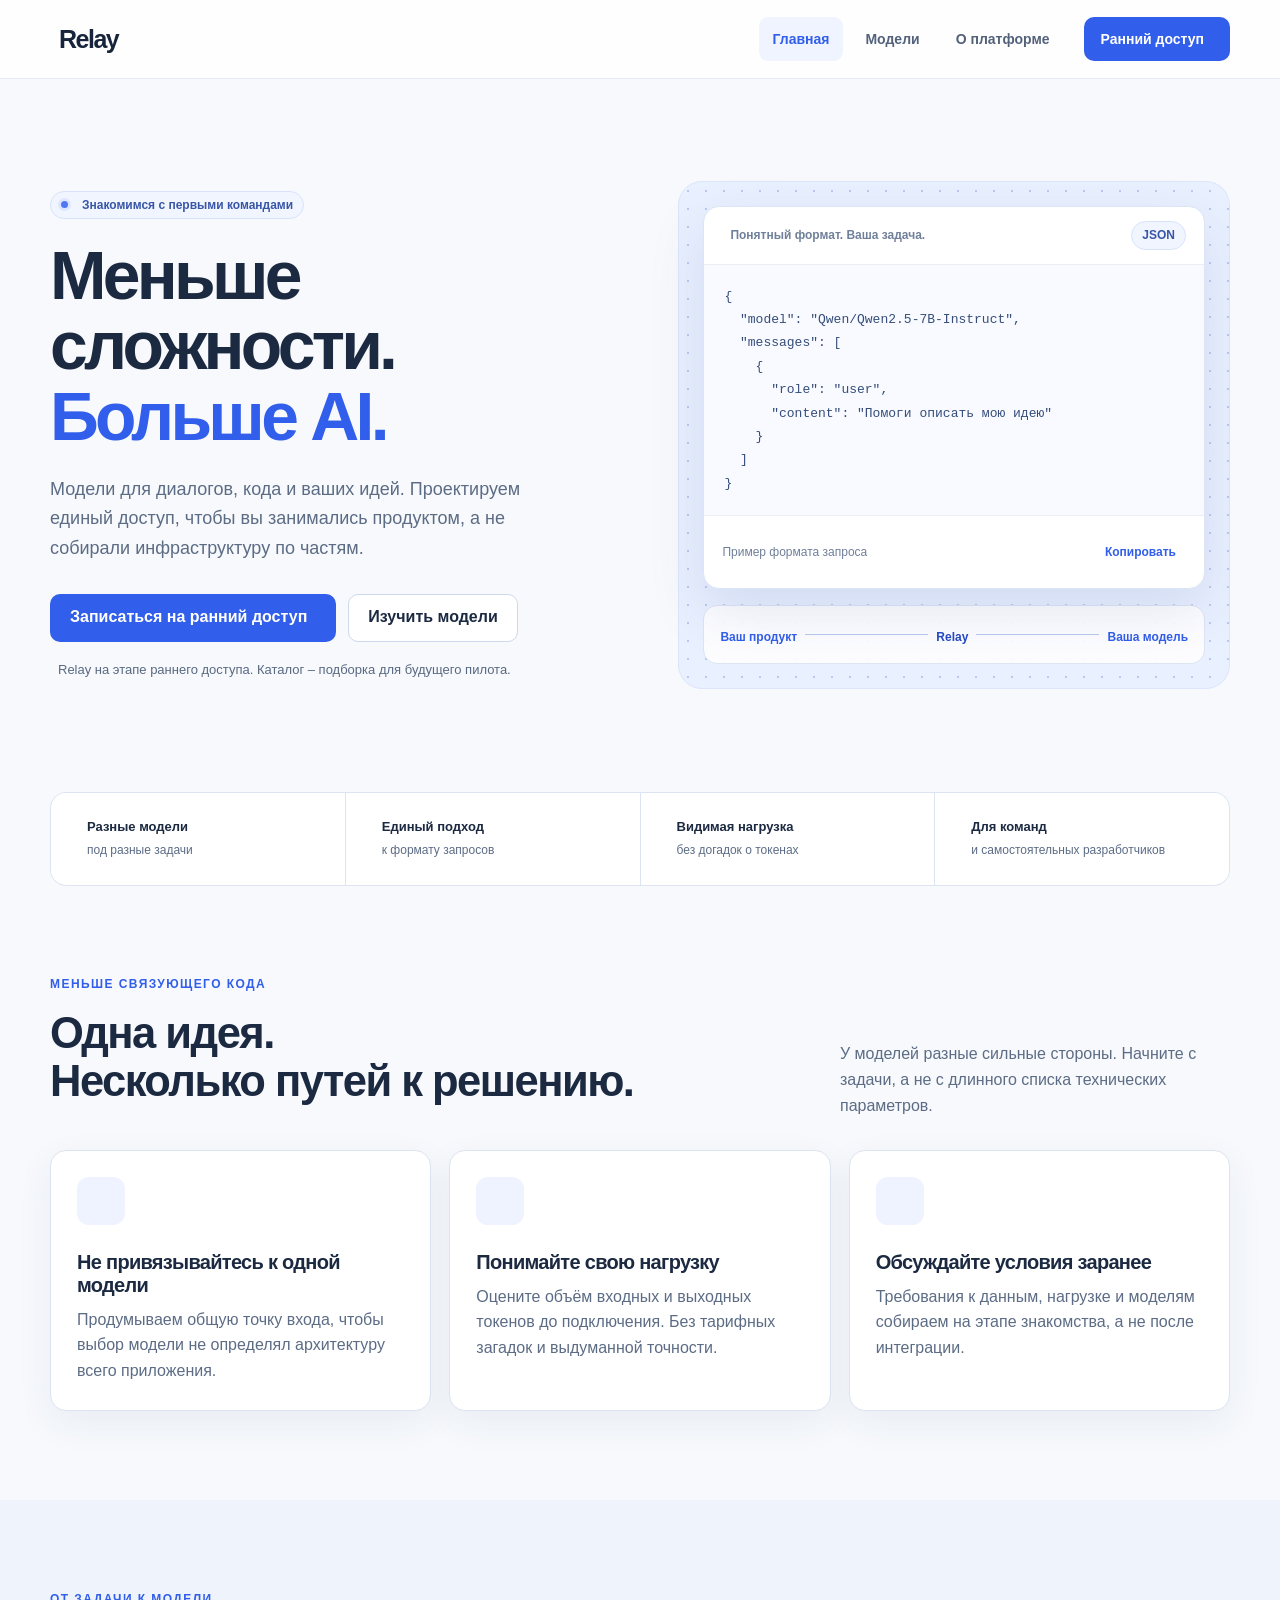
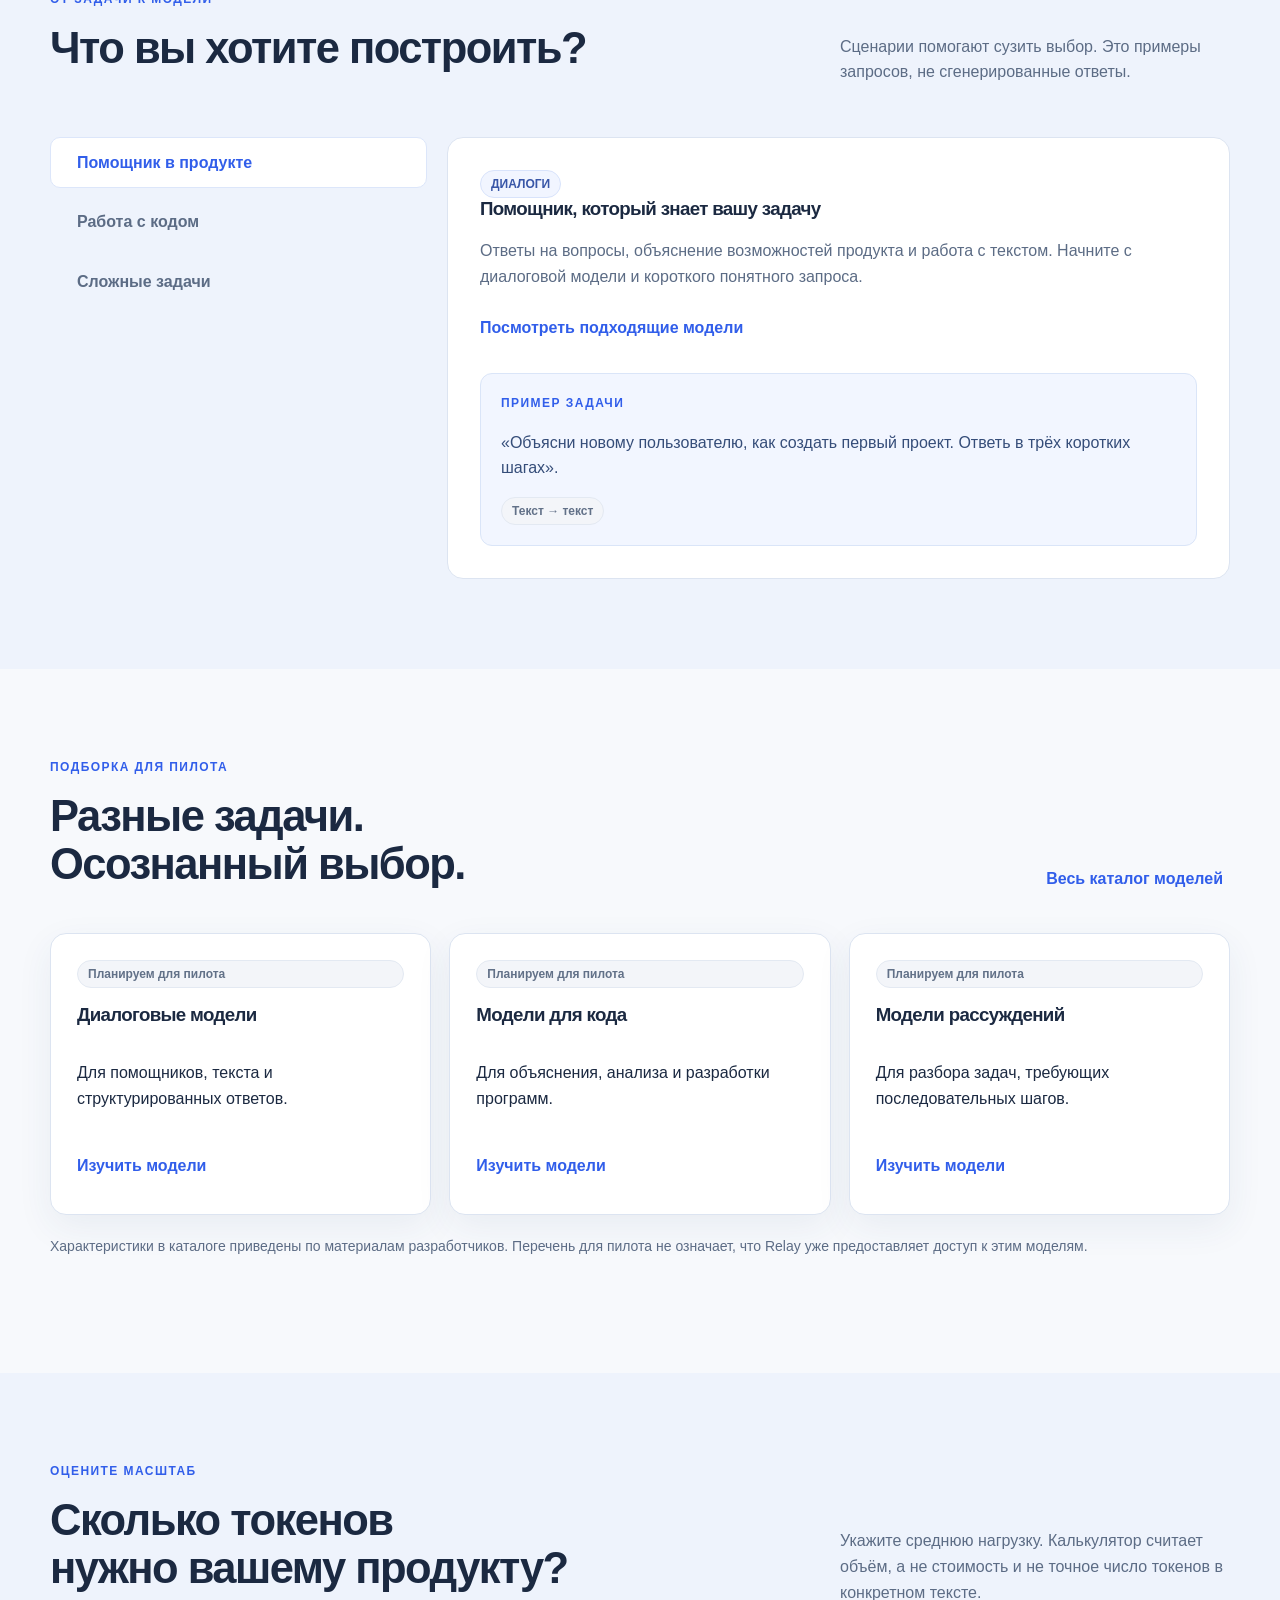
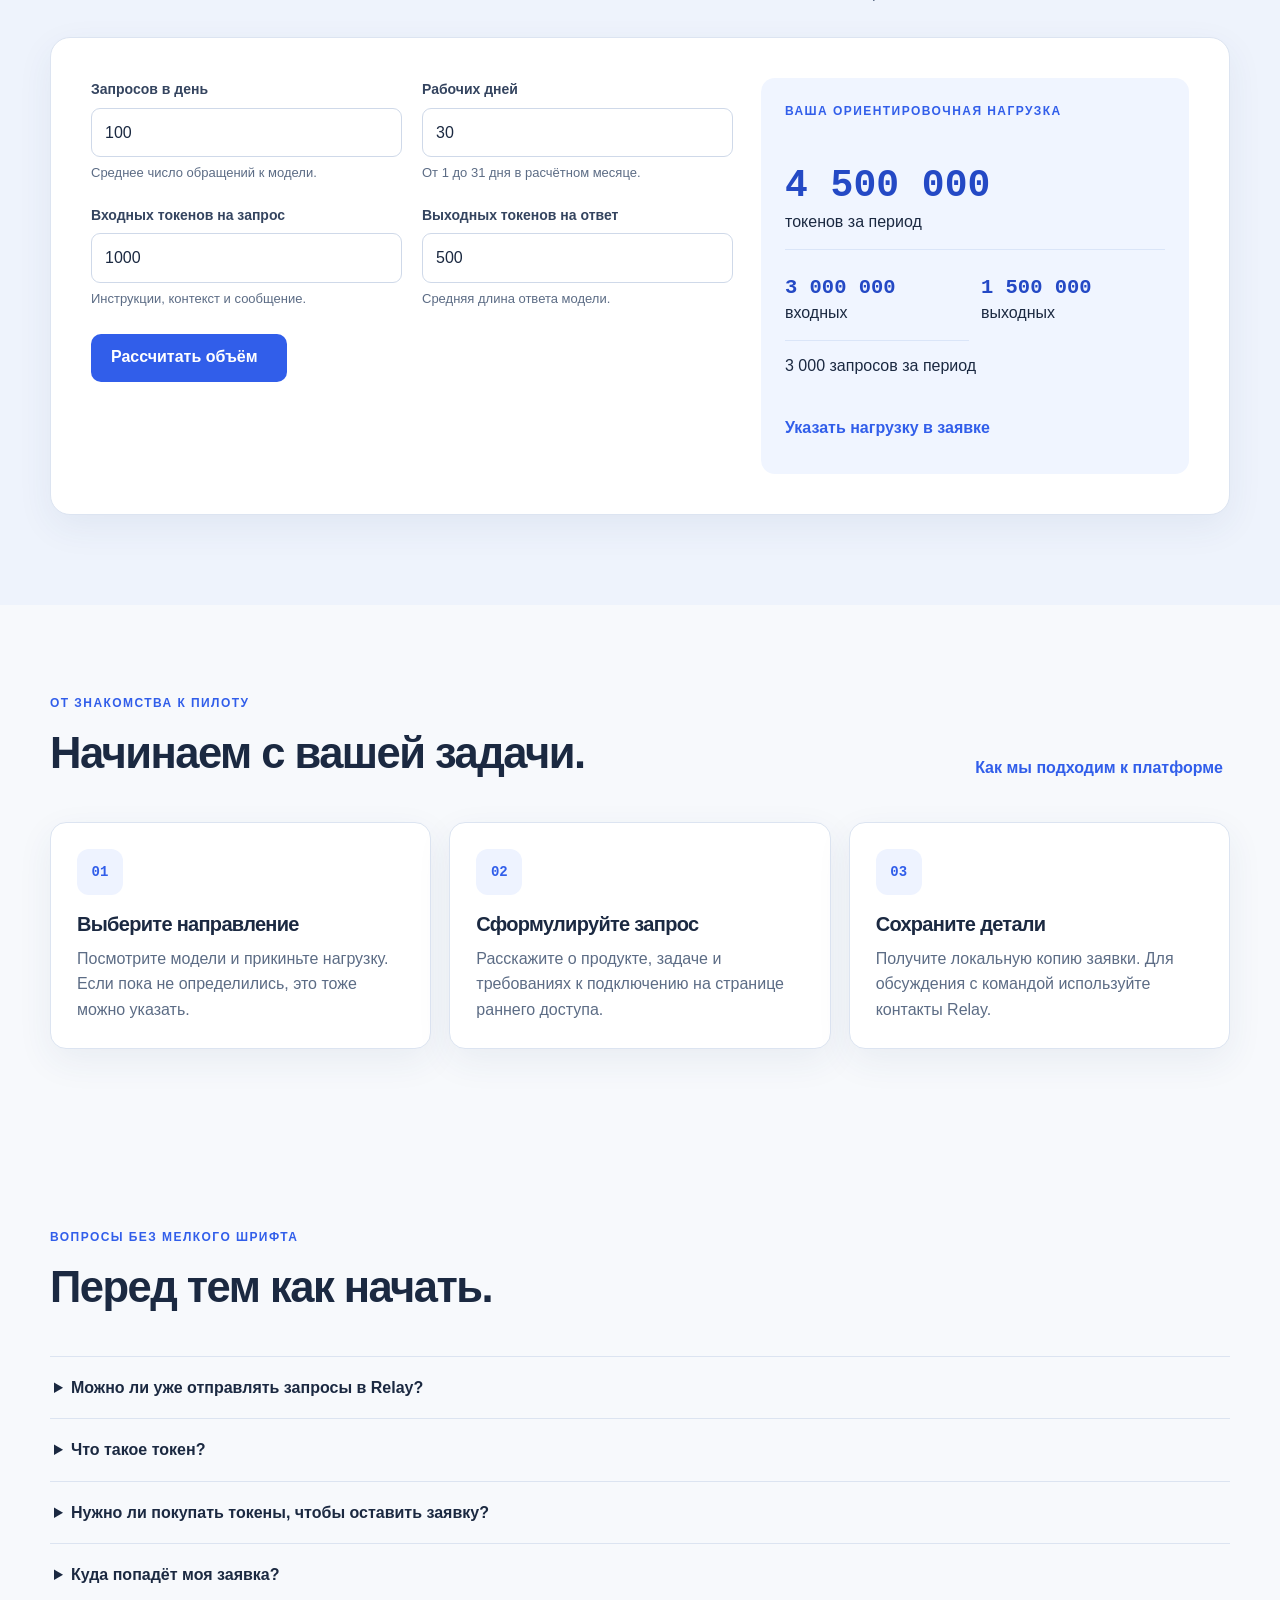
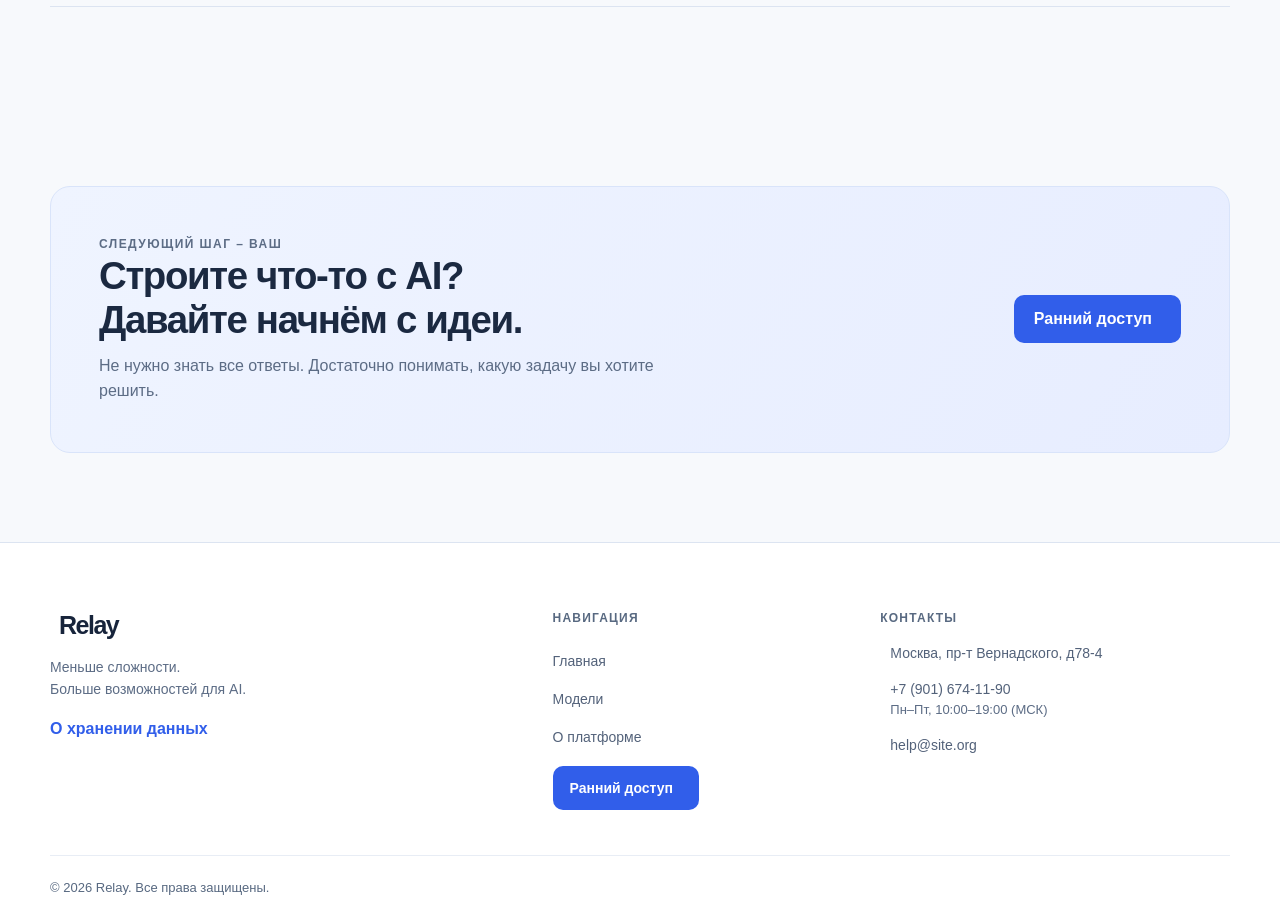
==== index.html @ 735f2395 "improvements" ====
<!doctype html>
<html lang="ru">
<head>
  <meta charset="utf-8"><meta name="viewport" content="width=device-width, initial-scale=1">
  <title>Relay – меньше сложности, больше AI</title>
  <meta name="description" content="Relay – проект единого доступа к AI-моделям для команд. Подберите модель, оцените нагрузку и сохраните заявку на ранний доступ.">
  <meta name="theme-color" content="#f7f9fc"><link rel="icon" type="image/svg+xml" href="favicon.svg"><link rel="stylesheet" href="css/style.css"><link rel="stylesheet" href="css/responsive.css">
  <script>document.documentElement.classList.add('js');</script><script type="module" src="js/main.js"></script>
</head>
<body data-page="home">
<a class="skip-link" href="#main">Перейти к содержимому</a>
<header class="site-header"><div class="container header-inner"><a class="brand" href="index.html" aria-label="Relay, главная"><span class="brand__mark" data-icon="relay" aria-hidden="true"></span><span class="brand__word">Relay</span></a><button class="menu-toggle icon-button" type="button" aria-label="Открыть меню" aria-expanded="false" aria-controls="site-navigation"><span data-icon="menu"></span></button><nav class="site-nav" id="site-navigation" aria-label="Основная навигация"><a class="nav-link" href="index.html" aria-current="page">Главная</a><a class="nav-link" href="models.html">Модели</a><a class="nav-link" href="about.html">О платформе</a><a class="button button--primary button--small" href="waitlist.html">Ранний доступ <span data-icon="arrow-right"></span></a></nav></div></header>
<main id="main" tabindex="-1">
  <section class="hero container">
    <div class="hero__content"><span class="status-pill"><span></span> Знакомимся с первыми командами</span><h1>Меньше сложности.<br><span>Больше AI.</span></h1><p class="page-lead">Модели для диалогов, кода и ваших идей. Проектируем единый доступ, чтобы вы занимались продуктом, а не собирали инфраструктуру по частям.</p><div class="hero__actions"><a class="button button--primary" href="waitlist.html">Записаться на ранний доступ <span data-icon="arrow-right"></span></a><a class="button button--secondary" href="models.html">Изучить модели</a></div><p class="hero__note"><span data-icon="info"></span> Relay на этапе раннего доступа. Каталог – подборка для будущего пилота.</p></div>
    <div class="hero__visual"><div class="preview-card"><div class="preview-card__header"><span><span data-icon="code"></span> Понятный формат. Ваша задача.</span><span class="badge badge--blue">JSON</span></div><div class="preview-card__code"><pre class="code-block" tabindex="0" aria-label="Пример формата запроса JSON"><code id="request-code">{
  "model": "Qwen/Qwen2.5-7B-Instruct",
  "messages": [
    {
      "role": "user",
      "content": "Помоги описать мою идею"
    }
  ]
}</code></pre></div><div class="preview-card__footer"><span>Пример формата запроса</span><button class="copy-button" type="button" data-copy="request-code"><span data-icon="copy"></span> Копировать</button></div></div>
      <div class="routing-diagram" aria-label="Принцип Relay: запрос вашего продукта направляется к выбранной модели"><div class="route-node"><span data-icon="terminal"></span><span>Ваш продукт</span></div><span class="route-connector" aria-hidden="true"></span><div class="route-node route-node--relay"><span data-icon="relay"></span><span>Relay</span></div><span class="route-connector" aria-hidden="true"></span><div class="route-node"><span data-icon="layers"></span><span>Ваша модель</span></div></div>
    </div>
  </section>
  <div class="container metric-strip"><div class="metric"><span data-icon="layers"></span><span>Разные модели<small>под разные задачи</small></span></div><div class="metric"><span data-icon="code"></span><span>Единый подход<small>к формату запросов</small></span></div><div class="metric"><span data-icon="sliders"></span><span>Видимая нагрузка<small>без догадок о токенах</small></span></div><div class="metric"><span data-icon="users"></span><span>Для команд<small>и самостоятельных разработчиков</small></span></div></div>
  <section class="section container"><div class="section-heading"><div class="section-heading__copy"><p class="eyebrow">МЕНЬШЕ СВЯЗУЮЩЕГО КОДА</p><h2>Одна идея.<br>Несколько путей к решению.</h2></div><p>У моделей разные сильные стороны. Начните с задачи, а не с длинного списка технических параметров.</p></div><div class="feature-grid"><article class="feature-card"><span class="feature-card__icon" data-icon="network"></span><h3>Не привязывайтесь к одной модели</h3><p>Продумываем общую точку входа, чтобы выбор модели не определял архитектуру всего приложения.</p></article><article class="feature-card"><span class="feature-card__icon" data-icon="sliders"></span><h3>Понимайте свою нагрузку</h3><p>Оцените объём входных и выходных токенов до подключения. Без тарифных загадок и выдуманной точности.</p></article><article class="feature-card"><span class="feature-card__icon" data-icon="shield"></span><h3>Обсуждайте условия заранее</h3><p>Требования к данным, нагрузке и моделям собираем на этапе знакомства, а не после интеграции.</p></article></div></section>
  <section class="section section--tinted"><div class="container use-cases"><div class="section-heading"><div class="section-heading__copy"><p class="eyebrow">ОТ ЗАДАЧИ К МОДЕЛИ</p><h2>Что вы хотите построить?</h2></div><p>Сценарии помогают сузить выбор. Это примеры запросов, не сгенерированные ответы.</p></div><div class="use-case-tabs" role="tablist" aria-label="Сценарии использования"><button class="use-case-tab is-active" type="button" role="tab" id="tab-chat" aria-selected="true" aria-controls="use-case-panel" data-use-case="chat" tabindex="0"><span data-icon="users"></span> Помощник в продукте</button><button class="use-case-tab" type="button" role="tab" id="tab-code" aria-selected="false" aria-controls="use-case-panel" data-use-case="code" tabindex="-1"><span data-icon="code"></span> Работа с кодом</button><button class="use-case-tab" type="button" role="tab" id="tab-reasoning" aria-selected="false" aria-controls="use-case-panel" data-use-case="reasoning" tabindex="-1"><span data-icon="layers"></span> Сложные задачи</button></div><div class="use-case-panel" id="use-case-panel" role="tabpanel" aria-labelledby="tab-chat" tabindex="0"><div><span class="badge badge--blue" id="use-case-label">ДИАЛОГИ</span><h3 id="use-case-title">Помощник, который знает вашу задачу</h3><p id="use-case-description">Ответы на вопросы, объяснение возможностей продукта и работа с текстом. Начните с диалоговой модели и короткого понятного запроса.</p><a class="text-link" href="models.html?task=chat" id="use-case-link">Посмотреть подходящие модели <span data-icon="arrow-right"></span></a></div><div class="use-case-example"><span class="eyebrow">ПРИМЕР ЗАДАЧИ</span><p id="use-case-prompt">«Объясни новому пользователю, как создать первый проект. Ответь в трёх коротких шагах».</p><span class="badge badge--muted">Текст → текст</span></div></div></div></section>
  <section class="section container"><div class="section-heading"><div class="section-heading__copy"><p class="eyebrow">ПОДБОРКА ДЛЯ ПИЛОТА</p><h2>Разные задачи.<br>Осознанный выбор.</h2></div><a class="text-link" href="models.html">Весь каталог моделей <span data-icon="arrow-right"></span></a></div><div class="model-grid" id="featured-models"><article class="model-card"><span class="badge badge--muted">Планируем для пилота</span><h3>Диалоговые модели</h3><p>Для помощников, текста и структурированных ответов.</p><a class="text-link" href="models.html?task=chat">Изучить модели <span data-icon="arrow-right"></span></a></article><article class="model-card"><span class="badge badge--muted">Планируем для пилота</span><h3>Модели для кода</h3><p>Для объяснения, анализа и разработки программ.</p><a class="text-link" href="models.html?task=code">Изучить модели <span data-icon="arrow-right"></span></a></article><article class="model-card"><span class="badge badge--muted">Планируем для пилота</span><h3>Модели рассуждений</h3><p>Для разбора задач, требующих последовательных шагов.</p><a class="text-link" href="models.html?task=reasoning">Изучить модели <span data-icon="arrow-right"></span></a></article></div><p class="catalog-note">Характеристики в каталоге приведены по материалам разработчиков. Перечень для пилота не означает, что Relay уже предоставляет доступ к этим моделям.</p></section>
  <section class="section section--tinted" id="calculator"><div class="container"><div class="section-heading"><div class="section-heading__copy"><p class="eyebrow">ОЦЕНИТЕ МАСШТАБ</p><h2>Сколько токенов<br>нужно вашему продукту?</h2></div><p>Укажите среднюю нагрузку. Калькулятор считает объём, а не стоимость и не точное число токенов в конкретном тексте.</p></div><div class="calculator"><form class="calculator__form" id="token-calculator" novalidate><div class="form-grid"><label class="field"><span class="field__label">Запросов в день</span><input type="number" name="requestsPerDay" value="100" min="1" max="1000000" step="1" required inputmode="numeric"><span class="field__hint">Среднее число обращений к модели.</span></label><label class="field"><span class="field__label">Рабочих дней</span><input type="number" name="days" value="30" min="1" max="31" step="1" required inputmode="numeric"><span class="field__hint">От 1 до 31 дня в расчётном месяце.</span></label><label class="field"><span class="field__label">Входных токенов на запрос</span><input type="number" name="inputTokens" value="1000" min="0" max="10000000" step="1" required inputmode="numeric"><span class="field__hint">Инструкции, контекст и сообщение.</span></label><label class="field"><span class="field__label">Выходных токенов на ответ</span><input type="number" name="outputTokens" value="500" min="0" max="10000000" step="1" required inputmode="numeric"><span class="field__hint">Средняя длина ответа модели.</span></label></div><p class="form-alert" id="calculator-error" role="alert" hidden></p><div class="form-actions"><button type="submit" class="button button--primary">Рассчитать объём <span data-icon="arrow-right"></span></button></div></form><div class="calculator__results" aria-live="polite" aria-atomic="true"><p class="eyebrow">ВАША ОРИЕНТИРОВОЧНАЯ НАГРУЗКА</p><div class="calculator-stat calculator-stat--total"><strong id="tokens-total">4 500 000</strong><span>токенов за период</span></div><div class="calculator-breakdown"><div class="calculator-stat"><strong id="tokens-input">3 000 000</strong><span>входных</span></div><div class="calculator-stat"><strong id="tokens-output">1 500 000</strong><span>выходных</span></div></div><p id="tokens-requests">3 000 запросов за период</p><a class="text-link" id="calculator-apply" href="waitlist.html">Указать нагрузку в заявке <span data-icon="arrow-right"></span></a></div></div></div></section>
  <section class="section container"><div class="section-heading"><div class="section-heading__copy"><p class="eyebrow">ОТ ЗНАКОМСТВА К ПИЛОТУ</p><h2>Начинаем с вашей задачи.</h2></div><a class="text-link" href="about.html">Как мы подходим к платформе <span data-icon="arrow-right"></span></a></div><div class="steps-grid"><article class="step-card"><span class="step-number">01</span><h3>Выберите направление</h3><p>Посмотрите модели и прикиньте нагрузку. Если пока не определились, это тоже можно указать.</p></article><article class="step-card"><span class="step-number">02</span><h3>Сформулируйте запрос</h3><p>Расскажите о продукте, задаче и требованиях к подключению на странице раннего доступа.</p></article><article class="step-card"><span class="step-number">03</span><h3>Сохраните детали</h3><p>Получите локальную копию заявки. Для обсуждения с командой используйте контакты Relay.</p></article></div></section>
  <section class="section container"><div class="section-heading"><div class="section-heading__copy"><p class="eyebrow">ВОПРОСЫ БЕЗ МЕЛКОГО ШРИФТА</p><h2>Перед тем как начать.</h2></div></div><div class="faq-list"><details><summary>Можно ли уже отправлять запросы в Relay?</summary><p>Нет. Сейчас мы знакомимся с задачами первых команд и определяем условия пилота. Каталог помогает выбрать направление, но не является перечнем уже подключённых моделей.</p></details><details><summary>Что такое токен?</summary><p>Небольшая единица текста, с которой работает модель. Это может быть слово, часть слова или символ. Соотношение зависит от языка и токенизатора, поэтому калькулятор использует заданные вами средние значения.</p></details><details><summary>Нужно ли покупать токены, чтобы оставить заявку?</summary><p>Нет. На сайте нет покупки токенов, оплаты или обязательств по подписке. Для заявки достаточно описания вашей задачи и контактного email.</p></details><details><summary>Куда попадёт моя заявка?</summary><p>Она сохранится в IndexedDB этого браузера. Автоматической отправки команде нет. Вы сможете изменить данные, скачать копию или удалить запись; связаться с нами можно по контактам в футере.</p></details></div></section>
  <section class="section container"><div class="cta-panel"><div><p class="eyebrow">СЛЕДУЮЩИЙ ШАГ – ВАШ</p><h2>Строите что-то с AI?<br>Давайте начнём с идеи.</h2><p>Не нужно знать все ответы. Достаточно понимать, какую задачу вы хотите решить.</p></div><a class="button button--primary" href="waitlist.html">Ранний доступ <span data-icon="arrow-right"></span></a></div></section>
</main>
<footer class="site-footer"><div class="container footer-grid"><div class="footer-brand"><a class="brand" href="index.html" aria-label="Relay, главная"><span class="brand__mark" data-icon="relay" aria-hidden="true"></span><span class="brand__word">Relay</span></a><p>Меньше сложности.<br>Больше возможностей для AI.</p><button class="text-link" type="button" data-action="privacy">О хранении данных <span data-icon="arrow-right"></span></button></div><nav class="footer-nav" aria-label="Навигация в подвале"><h2 class="footer-title">Навигация</h2><a href="index.html">Главная</a><a href="models.html">Модели</a><a href="about.html">О платформе</a><a class="button button--primary button--small" href="waitlist.html">Ранний доступ <span data-icon="arrow-right"></span></a></nav><section class="footer-contacts" aria-label="Контакты"><h2 class="footer-title">Контакты</h2><address><ul><li><span data-icon="pin"></span><span>Москва, пр-т Вернадского, д78-4</span></li><li><span data-icon="phone"></span><span><a href="tel:+79016741190">+7 (901) 674-11-90</a><span class="contact-hours">Пн–Пт, 10:00–19:00 (МСК)</span></span></li><li><span data-icon="mail"></span><a href="mailto:help@site.org">help@site.org</a></li></ul></address></section></div><div class="container footer-bottom">© <span data-year>2026</span> Relay. Все права защищены.</div></footer>
<dialog class="dialog" id="privacy-dialog" aria-labelledby="privacy-title"><div class="dialog__header"><h2 id="privacy-title">Ваши данные в Relay</h2><button class="icon-button" type="button" data-action="close-dialog" aria-label="Закрыть"><span data-icon="close"></span></button></div><div class="dialog__body"><p>Каталог и калькулятор не отправляют ваши данные внешним сервисам. Заявка на ранний доступ сохраняется в IndexedDB только в этом браузере и не отправляется организатору автоматически.</p><p>Очистка данных сайта может удалить сохранённую заявку. На странице раннего доступа можно скачать её копию или удалить запись с устройства. Не указывайте пароли, API-ключи и конфиденциальные сведения.</p><p>Связаться с командой можно по контактам в футере.</p></div><div class="dialog__footer"><button class="button button--primary" type="button" data-action="close-dialog">Понятно</button></div></dialog>
<div class="toast-region" id="toast-region" aria-live="polite" aria-atomic="true"></div>
<noscript><p class="container form-note">Для фильтров, калькулятора и сохранения заявки включите JavaScript. Страницы и контакты доступны без него.</p></noscript>
</body>
</html>
---- css/style.css ----
:root {
  font-family: -apple-system, BlinkMacSystemFont, 'Segoe UI', sans-serif;
  color: #1b2941;
  background: #f7f9fc;
  font-synthesis: none;
  --ink: #1b2941;
  --muted: #5c6c85;
  --blue: #315eea;
  --blue-dark: #2449c5;
  --line: #dce4f1;
  --surface: #fff;
  --soft: #eef3ff;
  --danger: #b02d43;
  --ease: cubic-bezier(.2,.7,.2,1);
  --shadow: 0 12px 36px rgb(46 67 112 / .07);
}
*, *::before, *::after { box-sizing: border-box; }
html { min-height: 100%; scroll-behavior: smooth; }
body { min-width: 320px; min-height: 100vh; margin: 0; font-size: 16px; line-height: 1.6; }
button, input, select, textarea { font: inherit; }
button { cursor: pointer; }
button:disabled, input:disabled, select:disabled, textarea:disabled { cursor: not-allowed; opacity: .58; }
a { color: inherit; text-underline-offset: .2em; }
svg { flex-shrink: 0; max-width: 100%; }
h1, h2, h3, h4, p { margin-top: 0; }
h1, h2, h3, h4 { line-height: 1.15; letter-spacing: -.035em; }
:focus-visible { outline: 3px solid #7293ff; outline-offset: 3px; }
[hidden] { display: none !important; }
.sr-only { position: absolute; width: 1px; height: 1px; padding: 0; margin: -1px; overflow: hidden; clip: rect(0,0,0,0); white-space: nowrap; border: 0; }
.skip-link { position: fixed; z-index: 200; top: 8px; left: 8px; padding: 10px 16px; border-radius: 8px; background: var(--blue); color: #fff; transform: translateY(-160%); }
.skip-link:focus { transform: none; }
.container { width: min(1180px, calc(100% - 48px)); margin-inline: auto; }
.section { padding-block: clamp(64px, 7vw, 104px); }
.section--tinted { background: #eef3fc; }
.eyebrow { margin: 0 0 16px; color: var(--blue); font-size: 12px; font-weight: 750; letter-spacing: .12em; text-transform: uppercase; }
.page-heading { max-width: 820px; margin-bottom: 44px; }
.page-heading h1, .platform-hero h1 { margin-bottom: 20px; font-size: clamp(40px, 5.2vw, 64px); line-height: 1.04; letter-spacing: -.055em; }
.page-lead { max-width: 690px; color: var(--muted); font-size: clamp(17px, 1.7vw, 20px); line-height: 1.65; }
.section-heading { display: flex; align-items: end; justify-content: space-between; flex-wrap: wrap; gap: 20px; margin-bottom: 32px; }
.section-heading__copy { max-width: 690px; }
.section-heading h2 { margin-bottom: 12px; font-size: clamp(30px, 3.4vw, 44px); line-height: 1.1; }
.section-heading p:last-child { margin-bottom: 0; color: var(--muted); }
.section-heading__actions { display: flex; flex-wrap: wrap; gap: 10px; }
.text-muted { color: var(--muted); }
.button, .icon-button, .text-link, .nav-link, .filter-chip, .use-case-tab { transition: color 260ms var(--ease), background-color 260ms var(--ease), border-color 260ms var(--ease), box-shadow 260ms var(--ease), transform 260ms var(--ease); }
.button { display: inline-flex; align-items: center; justify-content: center; gap: 9px; min-height: 48px; padding: 11px 19px; border: 1px solid transparent; border-radius: 10px; background: var(--blue); color: #fff; font-weight: 650; line-height: 1.3; text-align: center; text-decoration: none; }
.button:hover:not(:disabled) { background: var(--blue-dark); }
.button--secondary { border-color: #cdd9ee; background: #fff; color: var(--ink); }
.button--secondary:hover:not(:disabled) { border-color: #9db3e0; background: #f5f8ff; }
.button--ghost { background: transparent; color: var(--blue); }
.button--ghost:hover:not(:disabled) { background: var(--soft); }
.button--danger { background: var(--danger); color: #fff; }
.button--danger:hover:not(:disabled) { background: #902239; }
.button--small { min-height: 44px; padding: 9px 16px; font-size: 14px; }
.icon-button { display: inline-grid; place-items: center; flex: 0 0 44px; width: 44px; height: 44px; padding: 0; border: 0; border-radius: 10px; background: transparent; color: inherit; }
.icon-button:hover { background: var(--soft); color: var(--blue); }
.text-link { display: inline-flex; align-items: center; gap: 7px; min-height: 44px; padding: 0; border: 0; background: transparent; color: var(--blue); font-weight: 650; text-decoration: none; }
.text-link:hover { color: var(--blue-dark); }
.badge, .status-pill { display: inline-flex; align-items: center; gap: 7px; padding: 5px 10px; border: 1px solid #d8e3fb; border-radius: 999px; background: #f1f5ff; color: #3856a7; font-size: 12px; font-weight: 700; line-height: 1.35; }
.badge--muted { border-color: #e3e9f2; background: #f3f5f9; color: #627188; }
.badge--green { border-color: #cfe9df; background: #eef9f3; color: #277457; }
.site-header { position: relative; z-index: 20; border-bottom: 1px solid #e5ebf5; background: rgb(255 255 255 / .88); }
.header-inner { display: flex; align-items: center; justify-content: space-between; gap: 24px; min-height: 78px; }
.brand { display: inline-flex; align-items: center; gap: 9px; color: #17243b; font-size: 25px; font-weight: 800; letter-spacing: -.06em; line-height: 1; text-decoration: none; }
.brand__mark { display: grid; place-items: center; color: var(--blue); }
.brand__mark svg { width: 48px; height: 48px; }
.site-nav { display: flex; align-items: center; gap: 8px; }
.nav-link { display: inline-flex; align-items: center; min-height: 44px; padding: 9px 14px; border-radius: 9px; color: #53627a; font-size: 14px; font-weight: 600; text-decoration: none; }
.nav-link:hover, .nav-link[aria-current='page'] { background: #eff4ff; color: var(--blue); }
.site-nav .button { margin-left: 12px; }
.menu-toggle { display: none; }
.hero { position: relative; overflow: hidden; padding-block: clamp(72px, 8vw, 116px); background: linear-gradient(135deg, #fbfcff 15%, #eef4ff 100%); }
.hero > .container { display: grid; grid-template-columns: minmax(0, 1fr) minmax(0, 1fr); align-items: center; gap: clamp(36px, 6vw, 84px); }
.hero__content { min-width: 0; }
.hero h1 { max-width: 12ch; margin: 22px 0; font-size: clamp(46px, 5.3vw, 68px); line-height: 1.04; letter-spacing: -.055em; }
.hero h1 span, .hero h1 em { color: var(--blue); font-style: normal; }
.hero__content > p:not(.eyebrow):not(.hero__note) { max-width: 530px; color: var(--muted); font-size: 18px; }
.hero__actions { display: flex; flex-wrap: wrap; gap: 12px; margin-top: 30px; }
.hero__note { margin: 18px 0 0; color: #6e7d94; font-size: 13px; }
.status-pill::before { content: ''; width: 7px; height: 7px; border-radius: 50%; background: #4f77f3; box-shadow: 0 0 0 3px #dce6ff; }
.hero__visual { position: relative; min-width: 0; padding: 24px; border: 1px solid #dce6fa; border-radius: 24px; background-color: #e9f0ff; background-image: radial-gradient(#b7c9ee 1px, transparent 1px); background-size: 18px 18px; }
.preview-card { position: relative; overflow: hidden; border: 1px solid #dce5f3; border-radius: 16px; background: #fff; box-shadow: 0 22px 55px rgb(51 80 147 / .13); }
.preview-card__header, .preview-card__footer { display: flex; align-items: center; justify-content: space-between; flex-wrap: wrap; gap: 10px; padding: 14px 18px; color: #70809a; font-size: 12px; }
.preview-card__header { border-bottom: 1px solid #e9eef6; font-weight: 700; }
.preview-card__footer { border-top: 1px solid #e9eef6; }
.preview-card__code, .code-block { max-width: 100%; margin: 0; padding: 20px; overflow-x: auto; background: #f8faff; color: #354d79; font: 13px/1.8 ui-monospace, SFMono-Regular, Menlo, Consolas, monospace; }
.code-block { white-space: pre-wrap; overflow-wrap: anywhere; }
.copy-button { display: inline-flex; align-items: center; gap: 6px; min-height: 44px; padding: 6px 10px; border: 0; border-radius: 8px; background: transparent; color: var(--blue); font-size: 12px; font-weight: 700; }
.copy-button:hover { background: var(--soft); }
.routing-diagram { display: flex; align-items: center; justify-content: space-around; gap: 8px; min-width: 0; margin-top: 16px; padding: 16px; border: 1px solid #dce5f3; border-radius: 14px; background: rgb(255 255 255 / .9); color: #6880ac; }
.routing-diagram svg { max-width: 100%; height: auto; }
.route-node { display: grid; place-items: center; min-width: 0; color: var(--blue); font-size: 12px; font-weight: 700; text-align: center; }
.metric-strip { display: grid; grid-template-columns: repeat(3, minmax(0, 1fr)); gap: 1px; overflow: hidden; border: 1px solid var(--line); border-radius: 16px; background: var(--line); }
.metric { padding: 24px; background: #fff; }
.metric strong { display: block; color: var(--ink); font-size: 23px; line-height: 1.2; }
.metric p, .metric span { color: var(--muted); font-size: 13px; }
.feature-grid, .model-grid, .steps-grid, .principle-grid, .audience-grid { display: grid; grid-template-columns: repeat(3, minmax(0, 1fr)); gap: 18px; }
.feature-card, .model-card, .step-card, .principle-card, .audience-card, .aside-card { min-width: 0; padding: 26px; border: 1px solid var(--line); border-radius: 16px; background: #fff; box-shadow: var(--shadow); }
.feature-card h3, .step-card h3, .principle-card h3, .audience-card h3 { margin: 18px 0 10px; font-size: 20px; }
.feature-card p, .step-card p, .principle-card p, .audience-card p, .aside-card p { color: var(--muted); }
.feature-card p:last-child, .step-card p:last-child, .principle-card p:last-child, .audience-card p:last-child, .aside-card p:last-child { margin-bottom: 0; }
.feature-card > [data-icon], .principle-card > [data-icon], .audience-card > [data-icon] { display: inline-grid; place-items: center; width: 48px; height: 48px; border-radius: 12px; background: var(--soft); color: var(--blue); }
.use-cases { display: grid; grid-template-columns: minmax(190px, .65fr) minmax(0, 1.35fr); gap: 20px; }
.use-case-tabs { display: flex; flex-direction: column; gap: 8px; }
.use-case-tab { min-height: 48px; padding: 12px 16px; border: 1px solid transparent; border-radius: 10px; background: transparent; color: var(--muted); font-weight: 650; text-align: left; }
.use-case-tab:hover, .use-case-tab[aria-selected='true'], .use-case-tab.is-active { border-color: #dce6fa; background: #fff; color: var(--blue); }
.use-case-panel { min-width: 0; padding: 32px; border: 1px solid var(--line); border-radius: 16px; background: #fff; }
.use-case-panel p { color: var(--muted); }
.model-card { display: flex; flex-direction: column; gap: 16px; }
.model-card__top, .model-card__identity, .model-card__footer { display: flex; align-items: center; gap: 12px; }
.model-card__top, .model-card__footer { justify-content: space-between; flex-wrap: wrap; }
.model-card__identity { min-width: 0; }
.model-mark { display: grid; flex: 0 0 44px; place-items: center; width: 44px; height: 44px; border-radius: 12px; background: #ebf1ff; color: var(--blue); font-size: 16px; font-weight: 800; }
.model-card__name { margin: 0; font-size: 18px; overflow-wrap: anywhere; }
.model-card__creator { margin: 3px 0 0; color: var(--muted); font-size: 13px; }
.model-card__tags { display: flex; flex-wrap: wrap; gap: 6px; }
.model-card__description { margin: 0; color: var(--muted); font-size: 14px; }
.model-card__specs { margin-top: auto; padding-top: 15px; border-top: 1px solid #edf1f7; color: #536580; font-size: 13px; }
.model-card__footer { padding-top: 4px; }
.model-card__footer .button { flex: 1; }
.cta-panel { display: flex; align-items: center; justify-content: space-between; flex-wrap: wrap; gap: 24px; padding: clamp(28px, 4vw, 48px); border: 1px solid #d9e4fa; border-radius: 20px; background: linear-gradient(120deg, #eff4ff, #e7edff); }
.cta-panel h2 { margin-bottom: 10px; font-size: clamp(28px, 3vw, 40px); }
.cta-panel p { max-width: 600px; margin-bottom: 0; color: var(--muted); }
.faq-list { border-top: 1px solid var(--line); }
.faq-list details { border-bottom: 1px solid var(--line); }
.faq-list summary { min-height: 56px; padding: 18px 4px; font-weight: 700; cursor: pointer; }
.faq-list details p { max-width: 760px; color: var(--muted); }
.catalog-toolbar { display: flex; align-items: end; flex-wrap: wrap; gap: 14px; margin-bottom: 20px; }
.search-field { position: relative; flex: 1 1 260px; min-width: 0; }
.filter-field { flex: 1 1 170px; min-width: 0; }
.filter-chips { display: flex; flex-wrap: wrap; gap: 8px; margin-block: 16px 24px; }
.filter-chip { min-height: 44px; padding: 8px 15px; border: 1px solid var(--line); border-radius: 999px; background: #fff; color: #52627b; font-size: 14px; font-weight: 650; }
.filter-chip:hover, .filter-chip.is-active, .filter-chip[aria-pressed='true'] { border-color: #b9c9f7; background: #eaf0ff; color: var(--blue-dark); }
.catalog-summary, .catalog-note { color: var(--muted); font-size: 14px; }
.catalog-results { min-width: 0; }
.empty-state, .loading-state { display: grid; justify-items: center; gap: 12px; padding: 56px 24px; border: 1px dashed #cbd8ed; border-radius: 16px; background: #fff; color: var(--muted); text-align: center; }
.empty-state h2, .empty-state h3 { margin: 0; color: var(--ink); }
.empty-state p { max-width: 420px; margin: 0; }
.model-detail__grid, .spec-list { display: grid; grid-template-columns: repeat(2, minmax(0, 1fr)); gap: 12px; }
.spec-list { margin: 20px 0; }
.spec-list > div, .model-detail__grid > div { min-width: 0; padding: 14px; border-radius: 10px; background: #f5f8ff; overflow-wrap: anywhere; }
.spec-list dt { color: var(--muted); font-size: 12px; }
.spec-list dd { margin: 4px 0 0; font-weight: 650; }
.calculator { display: grid; grid-template-columns: minmax(0, 1.2fr) minmax(0, .8fr); gap: 28px; padding: clamp(24px, 4vw, 40px); border: 1px solid var(--line); border-radius: 20px; background: #fff; box-shadow: var(--shadow); }
.calculator__form, .calculator__results { min-width: 0; }
.calculator__results { display: grid; align-content: start; gap: 12px; padding: 24px; border-radius: 14px; background: #f0f5ff; }
.calculator-stat { padding: 14px 0; border-bottom: 1px solid #dae5f8; }
.calculator-stat:last-child { border-bottom: 0; }
.calculator-stat strong, .calculator-stat output { display: block; color: var(--blue-dark); font: 700 clamp(24px, 3vw, 34px)/1.2 ui-monospace, SFMono-Regular, Menlo, monospace; overflow-wrap: anywhere; }
.form-grid { display: grid; grid-template-columns: repeat(2, minmax(0, 1fr)); gap: 20px; }
.field { min-width: 0; }
.field--full { grid-column: 1 / -1; }
.field__label, .filter-field label, .search-field label { display: block; margin-bottom: 7px; color: #34445f; font-size: 14px; font-weight: 650; }
.field input:not([type='checkbox']):not([type='radio']), .field select, .field textarea, .search-field input, .filter-field select, .filter-field input { display: block; width: 100%; min-width: 0; min-height: 48px; padding: 11px 13px; border: 1px solid #cfd9e9; border-radius: 9px; background: #fff; color: var(--ink); transition: border-color 260ms var(--ease), box-shadow 260ms var(--ease); }
.field textarea { min-height: 120px; resize: vertical; }
.field input::placeholder, .field textarea::placeholder, .search-field input::placeholder { color: #8996aa; }
.field input:focus-visible, .field select:focus-visible, .field textarea:focus-visible, .search-field input:focus-visible, .filter-field select:focus-visible { outline: none; border-color: #5b7ff1; box-shadow: 0 0 0 3px rgb(65 105 230 / .16); }
.field [aria-invalid='true'] { border-color: var(--danger); box-shadow: 0 0 0 3px rgb(176 45 67 / .1); }
.field__hint, .field__error { display: block; margin-top: 6px; color: var(--muted); font-size: 13px; }
.field__error { color: var(--danger); }
.check-field { display: flex; align-items: flex-start; gap: 10px; min-height: 44px; cursor: pointer; }
.check-field input { flex: 0 0 auto; width: 18px; height: 18px; margin-top: 4px; accent-color: var(--blue); }
.form-section { margin-top: 28px; padding-top: 26px; border: 0; border-top: 1px solid var(--line); }
.form-actions, .receipt__actions { display: flex; flex-wrap: wrap; gap: 10px; }
.form-alert, .form-note, .privacy-note { padding: 14px 16px; border: 1px solid #d8e4fa; border-radius: 10px; background: #f3f7ff; color: #526787; font-size: 14px; }
.form-alert[role='alert'] { border-color: #efcbd0; background: #fff4f5; color: var(--danger); }
.waitlist-layout { display: grid; grid-template-columns: minmax(0, 1.6fr) minmax(260px, .8fr); align-items: start; gap: 24px; }
.waitlist-form, .receipt { min-width: 0; padding: clamp(24px, 4vw, 40px); border: 1px solid var(--line); border-radius: 18px; background: #fff; box-shadow: var(--shadow); }
.waitlist-aside { display: grid; gap: 16px; }
.aside-card h2, .aside-card h3 { font-size: 19px; }
.receipt__header { display: flex; align-items: center; justify-content: space-between; flex-wrap: wrap; gap: 12px; }
.receipt__details { margin: 24px 0; overflow-wrap: anywhere; }
.receipt__details > div { display: grid; grid-template-columns: minmax(120px, .6fr) minmax(0, 1fr); gap: 16px; padding: 12px 0; border-bottom: 1px solid #edf1f7; }
.receipt__details dt { color: var(--muted); }
.receipt__details dd { margin: 0; }
.platform-hero { padding-block: clamp(64px, 7vw, 100px); background: linear-gradient(125deg, #f9fbff, #eaf1ff); }
.principle-grid, .audience-grid { margin-top: 32px; }
.architecture { display: grid; grid-template-columns: repeat(4, minmax(0, 1fr)); gap: 12px; }
.architecture__step { min-width: 0; padding: 22px; border: 1px solid #dce6f6; border-radius: 14px; background: #fff; }
.architecture__step h3 { font-size: 18px; }
.architecture__step p { margin-bottom: 0; color: var(--muted); font-size: 14px; }
.contact-panel { display: grid; grid-template-columns: 1fr 1fr; gap: 24px; padding: 32px; border: 1px solid var(--line); border-radius: 18px; background: #fff; }
.contact-list { display: grid; gap: 12px; margin: 0; padding: 0; list-style: none; }
.contact-list li { display: flex; align-items: center; gap: 10px; overflow-wrap: anywhere; }
.contact-list [data-icon] { color: var(--blue); }
.launch-status { padding: 24px; border: 1px solid #d8e5fc; border-radius: 16px; background: #f0f5ff; }
.site-footer { padding: 64px 0 24px; border-top: 1px solid var(--line); background: #fff; }
.footer-grid { display: grid; grid-template-columns: 1.3fr .8fr 1fr; gap: 48px; }
.footer-brand p { margin: 18px 0 6px; color: var(--muted); font-size: 14px; }
.footer-title { margin: 5px 0 16px; color: #8591a4; font-size: 12px; letter-spacing: .1em; text-transform: uppercase; }
.footer-nav { display: flex; flex-direction: column; align-items: flex-start; }
.footer-nav a { display: inline-flex; align-items: center; min-height: 38px; color: #53627a; font-size: 14px; text-decoration: none; }
.footer-nav a:hover, .footer-contacts a:hover { color: var(--blue); }
.footer-contacts address { color: #53627a; font-size: 14px; font-style: normal; }
.footer-contacts ul { display: grid; gap: 13px; margin: 0; padding: 0; list-style: none; }
.footer-contacts li { display: flex; align-items: flex-start; gap: 10px; overflow-wrap: anywhere; }
.footer-contacts li > [data-icon] { display: flex; color: var(--blue); }
.footer-contacts a { text-decoration: none; }
.footer-bottom { margin-top: 45px; padding-top: 22px; border-top: 1px solid #e8edf5; color: #8190a4; font-size: 13px; }
.back-to-top { position: fixed; z-index: 80; right: max(20px, env(safe-area-inset-right)); bottom: max(20px, env(safe-area-inset-bottom)); display: grid; place-items: center; width: 58px; height: 58px; padding: 0; border: 1px solid #a5bbff; border-radius: 18px; background: linear-gradient(145deg, #4676ff, #203fa9); color: #fff; box-shadow: 0 8px 24px rgb(40 73 160 / .25); opacity: 0; visibility: hidden; pointer-events: none; transform: translateY(10px); transition: opacity 260ms var(--ease), transform 260ms var(--ease), visibility 0s linear 260ms, background-color 260ms var(--ease); }
.back-to-top.is-visible { opacity: 1; visibility: visible; pointer-events: auto; transform: none; transition-delay: 0s; }
.back-to-top:hover { background: var(--blue-dark); }
.dialog { width: min(620px, calc(100% - 32px)); max-width: 100%; max-height: min(90dvh, 900px); padding: 0; overflow: auto; border: 1px solid var(--line); border-radius: 18px; background: #fff; color: var(--ink); box-shadow: 0 24px 80px rgb(25 40 78 / .24); opacity: 0; transform: translateY(10px) scale(.99); transition: opacity 260ms var(--ease), transform 260ms var(--ease), display 260ms allow-discrete, overlay 260ms allow-discrete; }
.dialog[open] { opacity: 1; transform: none; }
.dialog::backdrop { background: rgb(21 34 60 / .52); opacity: 0; transition: opacity 260ms var(--ease), display 260ms allow-discrete, overlay 260ms allow-discrete; }
.dialog[open]::backdrop { opacity: 1; }
@starting-style { .dialog[open] { opacity: 0; transform: translateY(10px) scale(.99); } .dialog[open]::backdrop { opacity: 0; } }
.dialog__header, .dialog__footer { display: flex; align-items: center; justify-content: space-between; flex-wrap: wrap; gap: 12px; padding: 18px 24px; }
.dialog__header { border-bottom: 1px solid var(--line); }
.dialog__header h2 { margin: 0; font-size: 22px; }
.dialog__body { padding: 24px; }
.dialog__body p:last-child { margin-bottom: 0; }
.dialog__footer { justify-content: flex-end; border-top: 1px solid var(--line); }
.toast-region { position: fixed; z-index: 120; right: 20px; bottom: 84px; display: grid; gap: 8px; width: min(360px, calc(100% - 40px)); pointer-events: none; }
.toast { padding: 14px 16px; border: 1px solid #d6e1f3; border-radius: 10px; background: #fff; box-shadow: var(--shadow); pointer-events: auto; }
.toast--error { border-color: #efcbd0; color: var(--danger); }

.hero.container { display: grid; grid-template-columns: minmax(0, 1fr) minmax(0, 1fr); align-items: center; gap: clamp(36px, 6vw, 84px); background: transparent; }
.hero__note { display: flex; align-items: flex-start; gap: 8px; }
.hero__note [data-icon] { display: flex; flex: 0 0 auto; color: var(--blue); }
.preview-card__code { padding: 0; }
.preview-card__header > span:first-child { display: inline-flex; align-items: center; gap: 8px; }
.route-connector { flex: 1 1 20px; min-width: 12px; height: 1px; background: #b7c9ee; }
.route-node { gap: 6px; }
.route-node--relay { color: var(--blue-dark); }
.metric-strip { grid-template-columns: repeat(4, minmax(0, 1fr)); }
.metric { display: flex; align-items: flex-start; gap: 12px; }
.metric > [data-icon] { display: flex; flex: 0 0 auto; color: var(--blue); }
.metric > span:not([data-icon]) { color: var(--ink); font-weight: 700; }
.metric small { display: block; margin-top: 4px; color: var(--muted); font-size: 12px; font-weight: 400; }
.section-heading > p { flex: 0 1 390px; margin: 0; color: var(--muted); }
.use-cases > .section-heading { grid-column: 1 / -1; }
.use-case-tab { display: flex; align-items: center; gap: 10px; }
.use-case-example { margin-top: 24px; padding: 20px; border: 1px solid #dae5f8; border-radius: 12px; background: #f2f6ff; }
.use-case-example .eyebrow { display: block; }
.use-case-example p { color: #354d79; }
.model-card__specs { display: grid; gap: 8px; margin-bottom: 0; }
.model-card__specs > div { display: flex; justify-content: space-between; gap: 12px; }
.model-card__specs dt { color: var(--muted); }
.model-card__specs dd { margin: 0; font-weight: 650; text-align: right; }
.model-detail__grid { display: block; }
.calculator-breakdown { display: grid; grid-template-columns: repeat(2, minmax(0, 1fr)); gap: 12px; }
.calculator-breakdown .calculator-stat strong { font-size: clamp(16px, 1.6vw, 22px); }
.calculator-stat--total strong { font-size: clamp(28px, 3vw, 38px); }
.calculator__form .form-actions { margin-top: 24px; }
.step-number { display: inline-grid; place-items: center; width: 46px; height: 46px; border-radius: 12px; background: var(--soft); color: var(--blue); font: 700 14px ui-monospace, SFMono-Regular, Menlo, monospace; }
.page-heading h1 span { color: var(--blue); }
.catalog-toolbar .filter-chips { flex: 1 1 100%; min-width: 0; margin: 0; padding: 0; border: 0; }
.filter-chips legend { margin-bottom: 8px; color: #34445f; font-size: 14px; font-weight: 650; }
.catalog-note { margin-block: 20px 26px; }
.waitlist-form .form-section:first-child { margin-top: 0; padding-top: 0; border-top: 0; }
.waitlist-form .check-field { margin-top: 24px; }
.waitlist-form .form-actions { margin-top: 20px; }
.waitlist-form .form-note { margin: 20px 0 0; }
.form-alert:empty { display: none; }
.form-alert:not(:empty) { margin-bottom: 16px; }
.receipt__header { display: block; }
.receipt__header h2 { margin: 14px 0 8px; }
.receipt__header p { margin-bottom: 0; color: var(--muted); }
.aside-card ol { padding-left: 20px; }
.aside-card li + li { margin-top: 16px; }
.aside-card li p { margin: 4px 0 0; font-size: 14px; }

.platform-hero { display: grid; grid-template-columns: minmax(0, 1.4fr) minmax(0, .7fr); align-items: center; gap: clamp(32px, 6vw, 80px); background: transparent; }
.platform-hero .status-pill { margin-bottom: 24px; }
.platform-hero h1 span { color: var(--blue); }
.launch-status { padding: 32px; }
.launch-status > [data-icon] { display: inline-grid; place-items: center; width: 48px; height: 48px; margin-bottom: 22px; border-radius: 12px; background: #dce7ff; color: var(--blue); }
.launch-status p:not(.eyebrow) { color: var(--muted); }
.contact-list { align-content: start; font-style: normal; }
.contact-list > a, .contact-list > div { display: flex; align-items: center; gap: 12px; min-width: 0; min-height: 68px; padding: 12px 14px; border: 1px solid #e2eaf7; border-radius: 10px; color: var(--ink); text-decoration: none; overflow-wrap: anywhere; }
.contact-list > a:hover { border-color: #b9c9f7; background: #f4f7ff; color: var(--blue-dark); }
.contact-list > a > span:nth-child(2), .contact-list > div > span:nth-child(2) { flex: 1; min-width: 0; }
.contact-list small { display: block; color: var(--muted); font-size: 12px; }
.architecture__step > [data-icon] { display: inline-flex; margin-left: 10px; color: var(--blue); vertical-align: middle; }
.toast { display: flex; align-items: center; gap: 10px; }
.toast > span { flex: 1; min-width: 0; }
.code-key { color: #315eea; }
.footer-title, .footer-bottom, .hero__note { color: #586981; }
.footer-nav a.button { margin-top: 10px; min-height: 44px; color: #fff; }
.footer-nav a.button:hover { color: #fff; }
.contact-hours { display: block; color: var(--muted); font-size: 13px; }
.contact-map { margin-top: 20px; }
.contact-map__frame { display: block; width: 100%; min-height: 320px; border: 0; border-radius: 12px; }
.contact-map__link { display: inline-flex; align-items: center; min-height: 44px; color: var(--blue); font-size: 14px; }
.model-mark { width: 66px; height: 66px; flex-basis: 66px; }
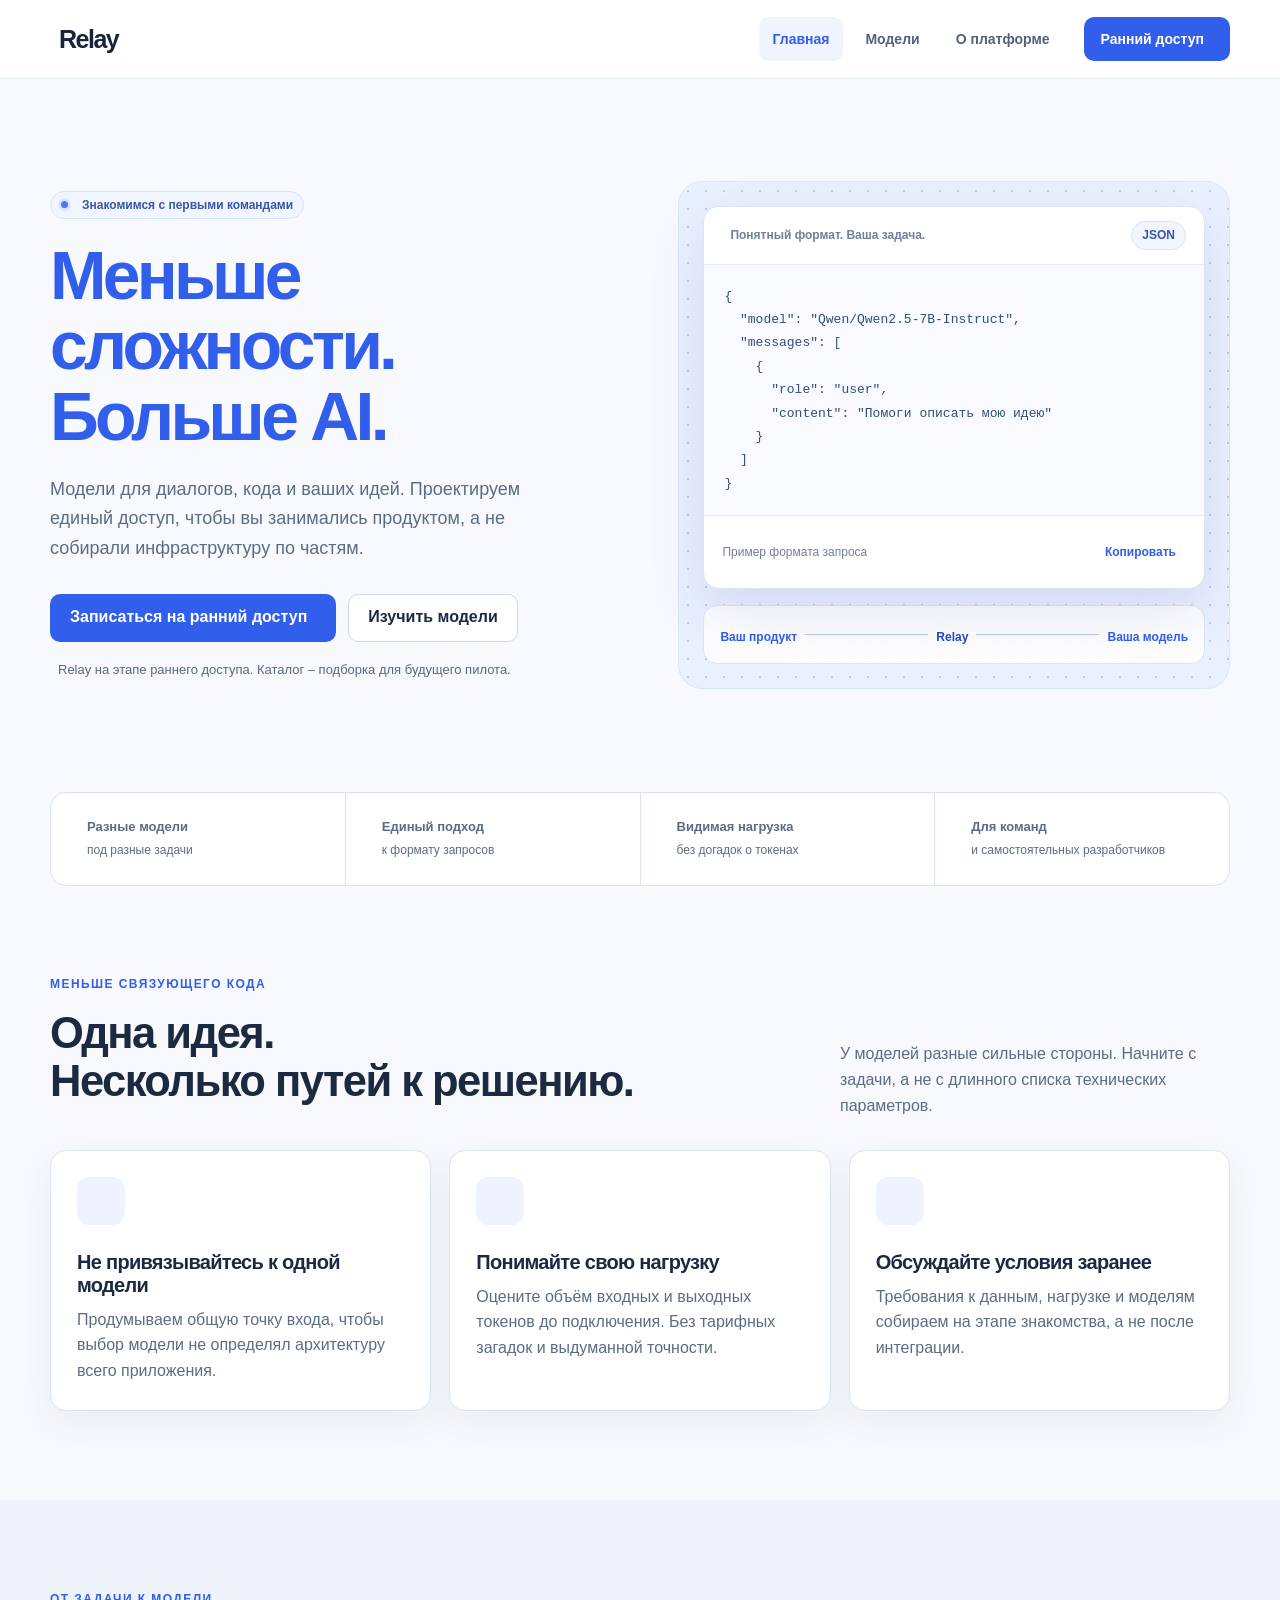
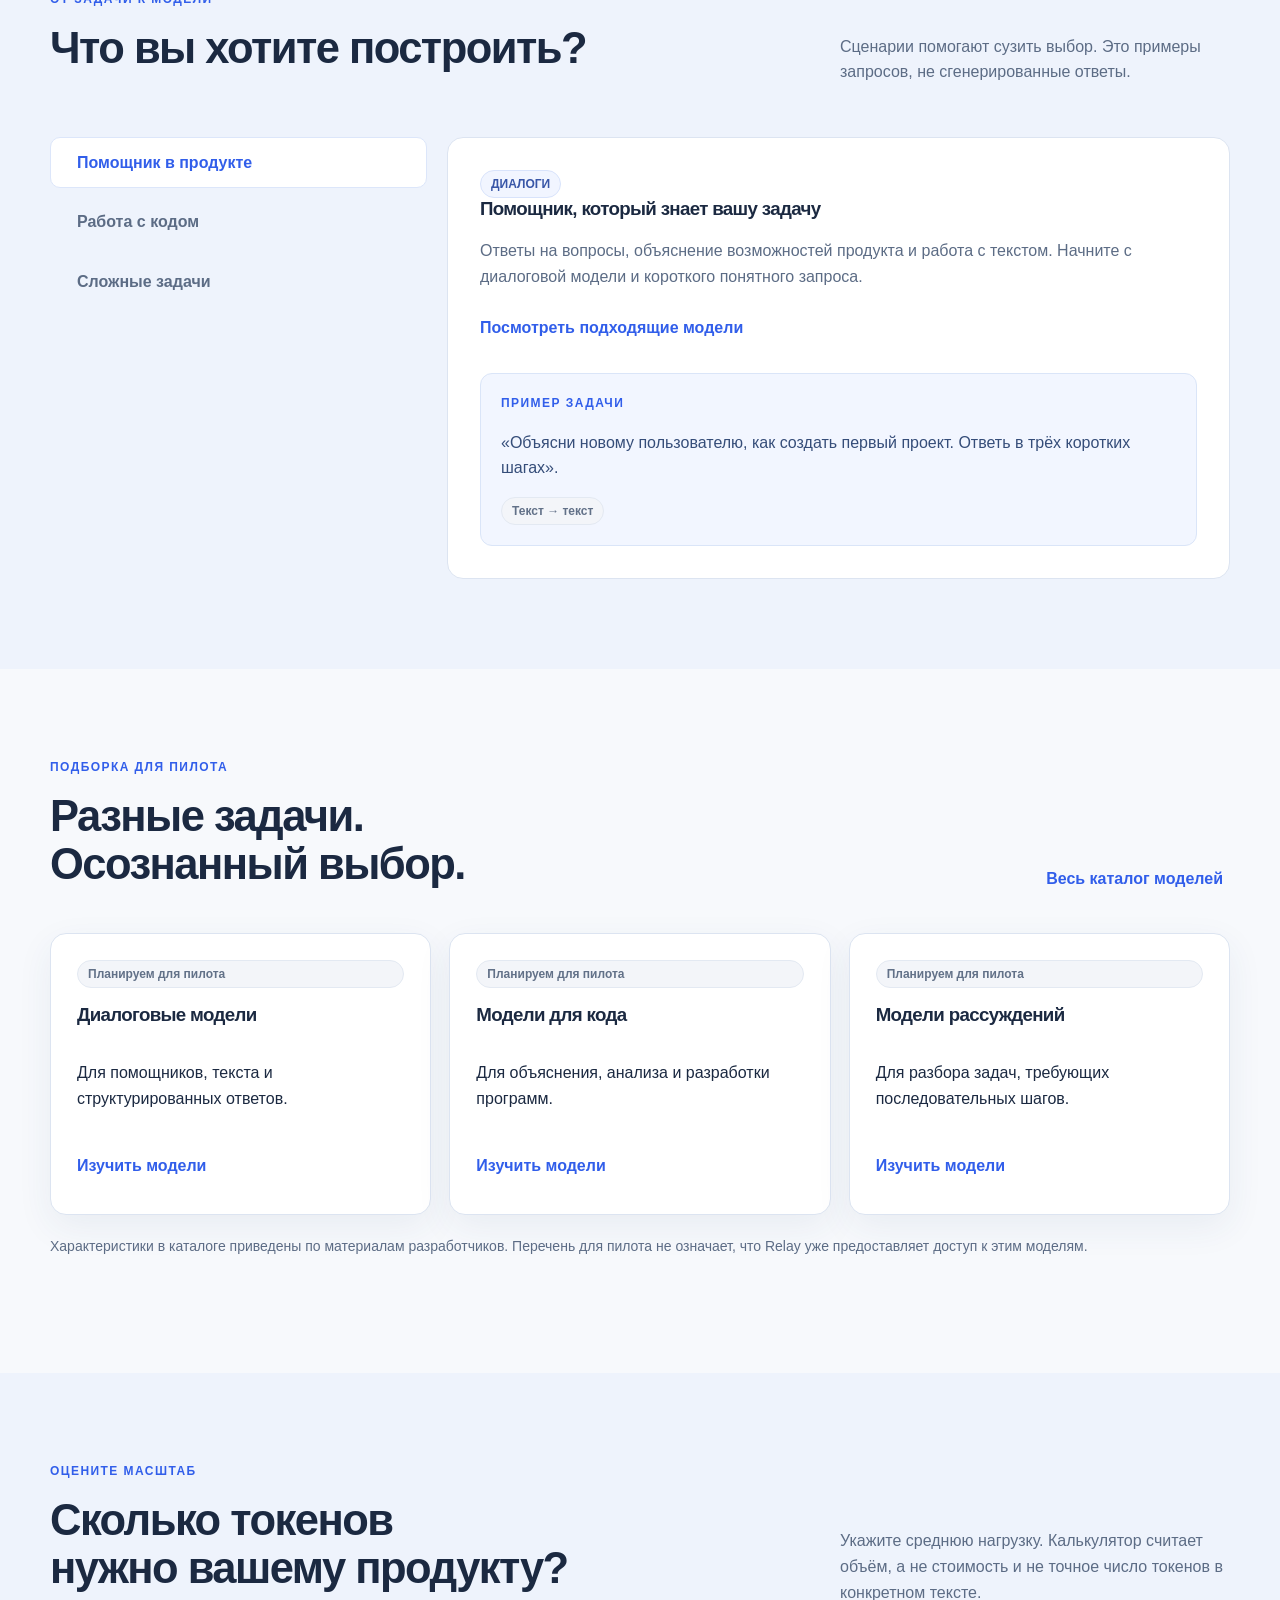
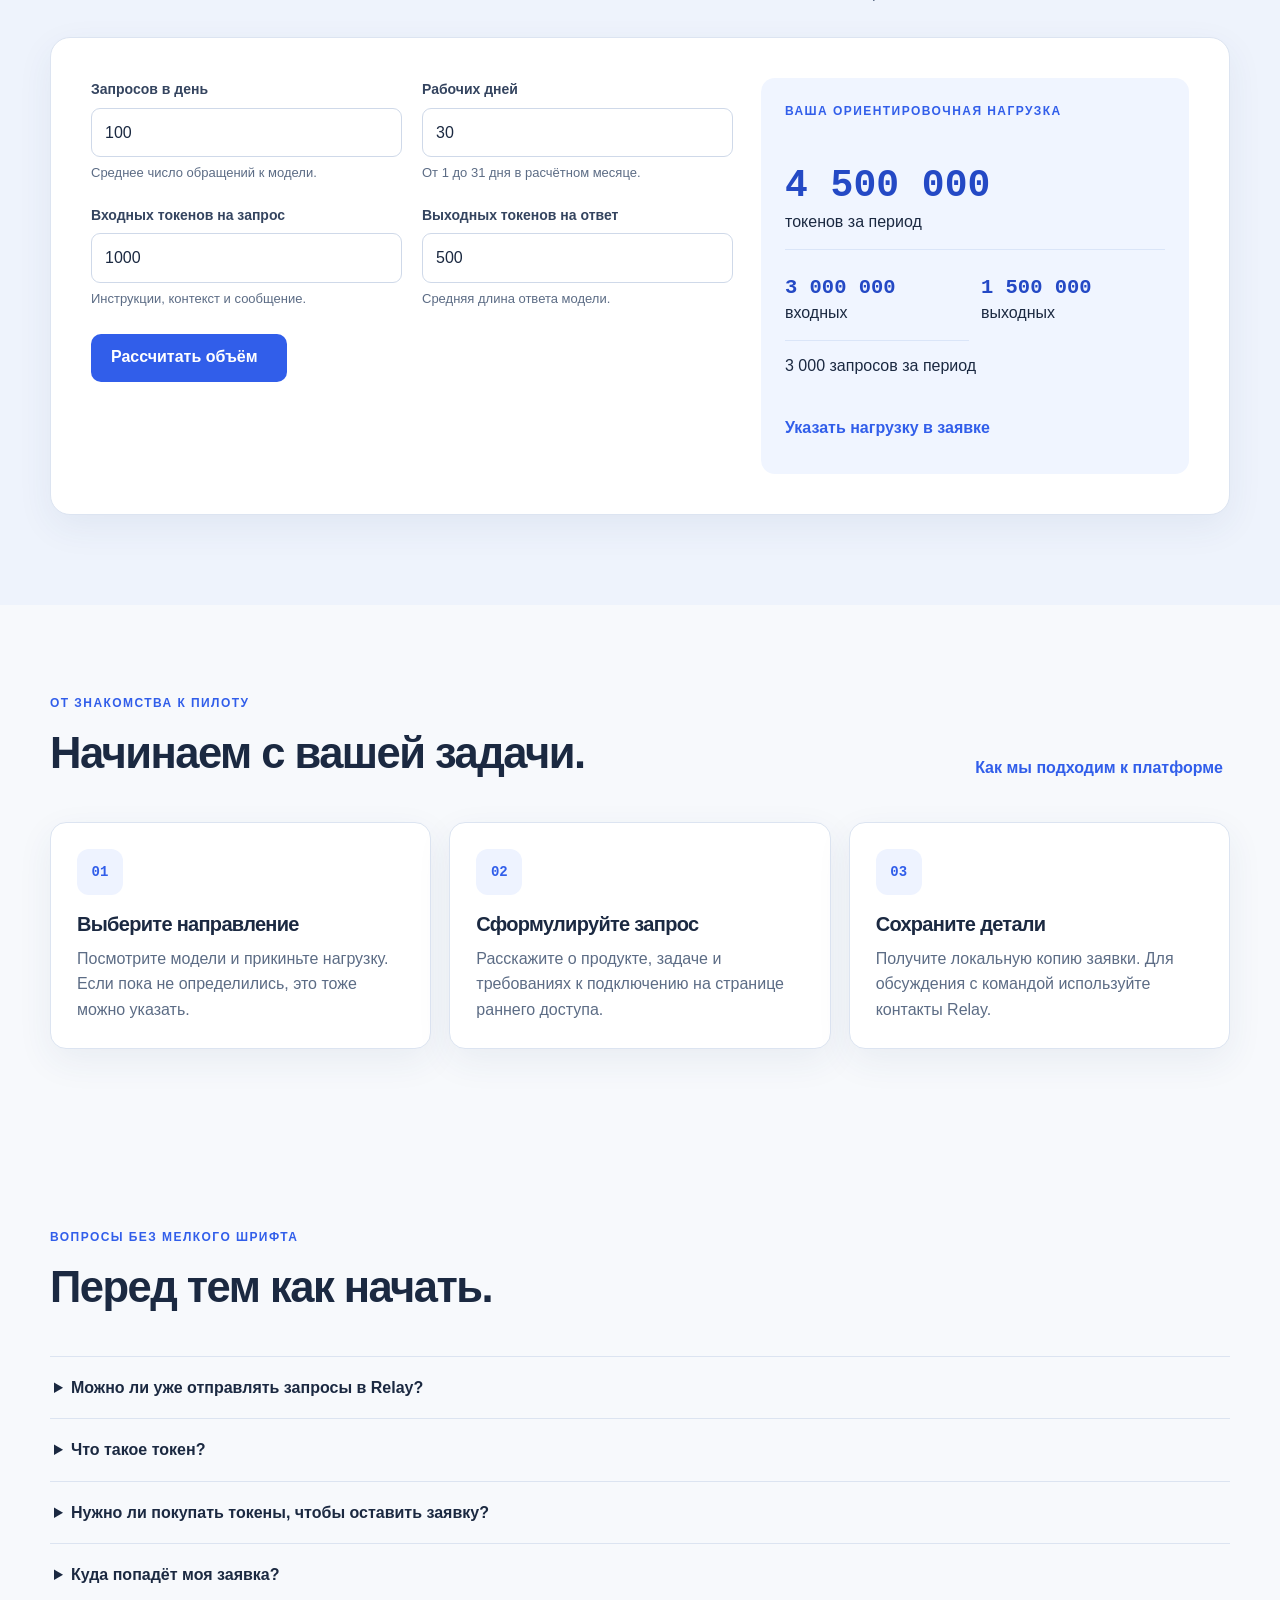
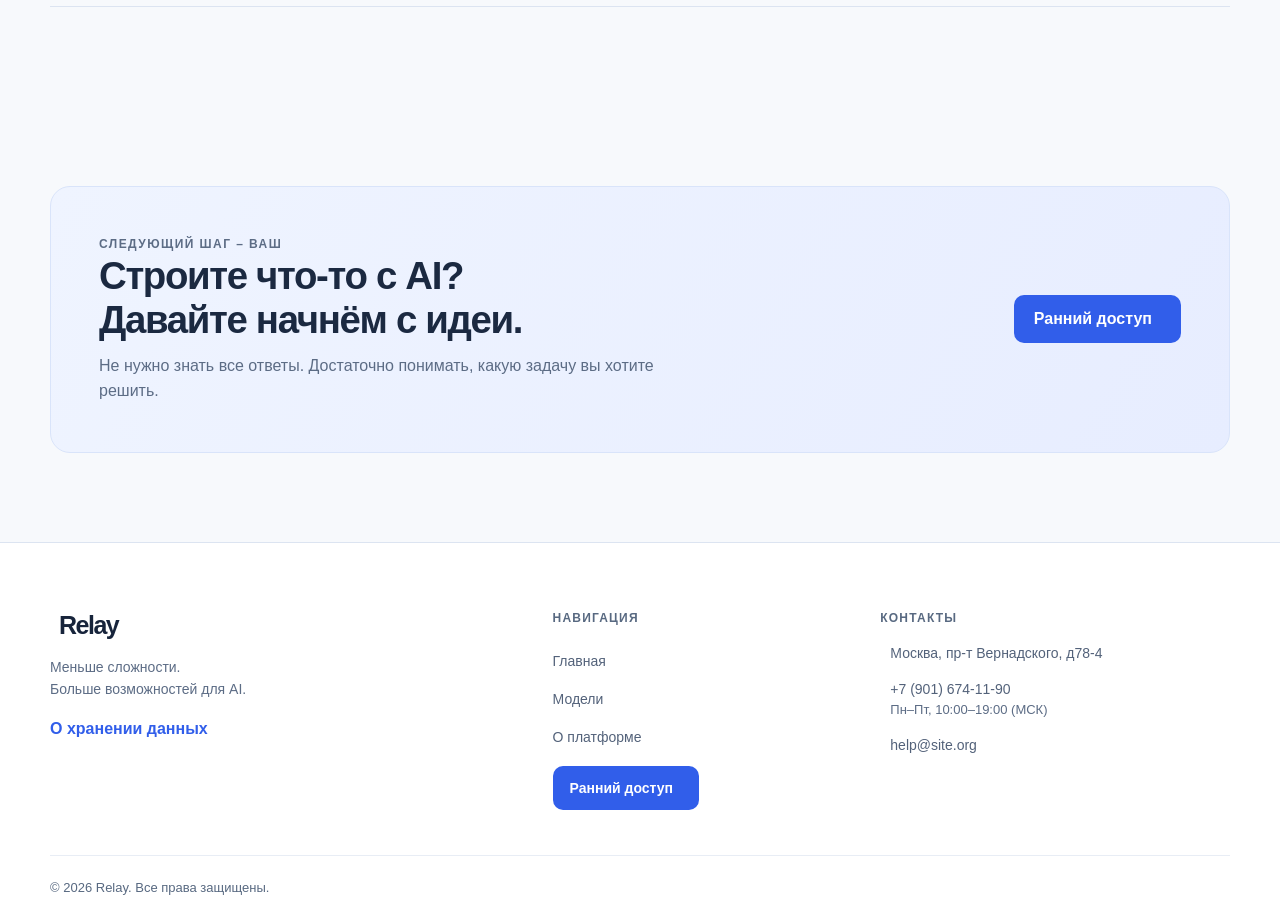
==== commit 678b23fa: "features" ====
--- a/index.html
+++ b/index.html
@@ -1,19 +1,20 @@
 <!doctype html>
 <html lang="ru">
 <head>
+  <script>try { const theme = localStorage.getItem('relay-theme'); document.documentElement.dataset.theme = theme === 'dark' || theme === 'light' ? theme : (matchMedia('(prefers-color-scheme: dark)').matches ? 'dark' : 'light'); } catch { document.documentElement.dataset.theme = matchMedia('(prefers-color-scheme: dark)').matches ? 'dark' : 'light'; }</script>
   <meta charset="utf-8"><meta name="viewport" content="width=device-width, initial-scale=1">
-  <title>Relay – меньше сложности, больше AI</title>
-  <meta name="description" content="Relay – проект единого доступа к AI-моделям для команд. Подберите модель, оцените нагрузку и сохраните заявку на ранний доступ.">
+  <title data-en="Relay – less complexity, more AI">Relay – меньше сложности, больше AI</title>
+  <meta name="description" content="Relay – проект единого доступа к AI-моделям для команд. Подберите модель, оцените нагрузку и сохраните заявку на ранний доступ." data-en-content="Relay is a project for unified access to AI models for teams. Choose a model, estimate your workload and save an early access application.">
   <meta name="theme-color" content="#f7f9fc"><link rel="icon" type="image/svg+xml" href="favicon.svg"><link rel="stylesheet" href="css/style.css"><link rel="stylesheet" href="css/responsive.css">
   <script>document.documentElement.classList.add('js');</script><script type="module" src="js/main.js"></script>
 </head>
 <body data-page="home">
-<a class="skip-link" href="#main">Перейти к содержимому</a>
-<header class="site-header"><div class="container header-inner"><a class="brand" href="index.html" aria-label="Relay, главная"><span class="brand__mark" data-icon="relay" aria-hidden="true"></span><span class="brand__word">Relay</span></a><button class="menu-toggle icon-button" type="button" aria-label="Открыть меню" aria-expanded="false" aria-controls="site-navigation"><span data-icon="menu"></span></button><nav class="site-nav" id="site-navigation" aria-label="Основная навигация"><a class="nav-link" href="index.html" aria-current="page">Главная</a><a class="nav-link" href="models.html">Модели</a><a class="nav-link" href="about.html">О платформе</a><a class="button button--primary button--small" href="waitlist.html">Ранний доступ <span data-icon="arrow-right"></span></a></nav></div></header>
+<a class="skip-link" href="#main" data-en="Skip to content">Перейти к содержимому</a>
+<header class="site-header"><div class="container header-inner"><a class="brand" href="index.html" aria-label="Relay, главная" data-en-aria-label="Relay, home"><span class="brand__mark" data-icon="relay" aria-hidden="true"></span><span class="brand__word">Relay</span></a><button class="menu-toggle icon-button" type="button" aria-label="Открыть меню" data-en-aria-label="Open menu" aria-expanded="false" aria-controls="site-navigation"><span data-icon="menu"></span></button><nav class="site-nav" id="site-navigation" aria-label="Основная навигация" data-en-aria-label="Main navigation"><a class="nav-link" href="index.html" aria-current="page" data-en="Home">Главная</a><a class="nav-link" href="models.html" data-en="Models">Модели</a><a class="nav-link" href="about.html" data-en="About">О платформе</a><a class="button button--primary button--small" href="waitlist.html"><span data-en="Early access ">Ранний доступ </span><span data-icon="arrow-right"></span></a></nav></div></header>
 <main id="main" tabindex="-1">
   <section class="hero container">
-    <div class="hero__content"><span class="status-pill"><span></span> Знакомимся с первыми командами</span><h1>Меньше сложности.<br><span>Больше AI.</span></h1><p class="page-lead">Модели для диалогов, кода и ваших идей. Проектируем единый доступ, чтобы вы занимались продуктом, а не собирали инфраструктуру по частям.</p><div class="hero__actions"><a class="button button--primary" href="waitlist.html">Записаться на ранний доступ <span data-icon="arrow-right"></span></a><a class="button button--secondary" href="models.html">Изучить модели</a></div><p class="hero__note"><span data-icon="info"></span> Relay на этапе раннего доступа. Каталог – подборка для будущего пилота.</p></div>
-    <div class="hero__visual"><div class="preview-card"><div class="preview-card__header"><span><span data-icon="code"></span> Понятный формат. Ваша задача.</span><span class="badge badge--blue">JSON</span></div><div class="preview-card__code"><pre class="code-block" tabindex="0" aria-label="Пример формата запроса JSON"><code id="request-code">{
+    <div class="hero__content"><span class="status-pill"><span></span><span data-en=" Meeting our first teams"> Знакомимся с первыми командами</span></span><h1><span data-en="Less complexity.">Меньше сложности.</span><br><span data-en="More AI.">Больше AI.</span></h1><p class="page-lead" data-en="Models for conversations, code and your ideas. We are designing unified access so you can focus on your product instead of assembling infrastructure piece by piece.">Модели для диалогов, кода и ваших идей. Проектируем единый доступ, чтобы вы занимались продуктом, а не собирали инфраструктуру по частям.</p><div class="hero__actions"><a class="button button--primary" href="waitlist.html"><span data-en="Sign up for early access ">Записаться на ранний доступ </span><span data-icon="arrow-right"></span></a><a class="button button--secondary" href="models.html" data-en="Explore models">Изучить модели</a></div><p class="hero__note"><span data-icon="info"></span><span data-en=" Relay is in early access. The catalog is a selection for a future pilot."> Relay на этапе раннего доступа. Каталог – подборка для будущего пилота.</span></p></div>
+    <div class="hero__visual"><div class="preview-card"><div class="preview-card__header"><span><span data-icon="code"></span><span data-en=" Clear format. Your task."> Понятный формат. Ваша задача.</span></span><span class="badge badge--blue">JSON</span></div><div class="preview-card__code"><pre class="code-block" tabindex="0" aria-label="Пример формата запроса JSON" data-en-aria-label="Example JSON request format"><code id="request-code">{
   "model": "Qwen/Qwen2.5-7B-Instruct",
   "messages": [
     {
@@ -21,22 +22,22 @@
       "content": "Помоги описать мою идею"
     }
   ]
-}</code></pre></div><div class="preview-card__footer"><span>Пример формата запроса</span><button class="copy-button" type="button" data-copy="request-code"><span data-icon="copy"></span> Копировать</button></div></div>
-      <div class="routing-diagram" aria-label="Принцип Relay: запрос вашего продукта направляется к выбранной модели"><div class="route-node"><span data-icon="terminal"></span><span>Ваш продукт</span></div><span class="route-connector" aria-hidden="true"></span><div class="route-node route-node--relay"><span data-icon="relay"></span><span>Relay</span></div><span class="route-connector" aria-hidden="true"></span><div class="route-node"><span data-icon="layers"></span><span>Ваша модель</span></div></div>
+}</code></pre></div><div class="preview-card__footer"><span data-en="Example request format">Пример формата запроса</span><button class="copy-button" type="button" data-copy="request-code"><span data-icon="copy"></span><span data-en=" Copy"> Копировать</span></button></div></div>
+      <div class="routing-diagram" aria-label="Принцип Relay: запрос вашего продукта направляется к выбранной модели" data-en-aria-label="How Relay works: your product's request is routed to your chosen model"><div class="route-node"><span data-icon="terminal"></span><span data-en="Your product">Ваш продукт</span></div><span class="route-connector" aria-hidden="true"></span><div class="route-node route-node--relay"><span data-icon="relay"></span><span>Relay</span></div><span class="route-connector" aria-hidden="true"></span><div class="route-node"><span data-icon="layers"></span><span data-en="Your model">Ваша модель</span></div></div>
     </div>
   </section>
-  <div class="container metric-strip"><div class="metric"><span data-icon="layers"></span><span>Разные модели<small>под разные задачи</small></span></div><div class="metric"><span data-icon="code"></span><span>Единый подход<small>к формату запросов</small></span></div><div class="metric"><span data-icon="sliders"></span><span>Видимая нагрузка<small>без догадок о токенах</small></span></div><div class="metric"><span data-icon="users"></span><span>Для команд<small>и самостоятельных разработчиков</small></span></div></div>
-  <section class="section container"><div class="section-heading"><div class="section-heading__copy"><p class="eyebrow">МЕНЬШЕ СВЯЗУЮЩЕГО КОДА</p><h2>Одна идея.<br>Несколько путей к решению.</h2></div><p>У моделей разные сильные стороны. Начните с задачи, а не с длинного списка технических параметров.</p></div><div class="feature-grid"><article class="feature-card"><span class="feature-card__icon" data-icon="network"></span><h3>Не привязывайтесь к одной модели</h3><p>Продумываем общую точку входа, чтобы выбор модели не определял архитектуру всего приложения.</p></article><article class="feature-card"><span class="feature-card__icon" data-icon="sliders"></span><h3>Понимайте свою нагрузку</h3><p>Оцените объём входных и выходных токенов до подключения. Без тарифных загадок и выдуманной точности.</p></article><article class="feature-card"><span class="feature-card__icon" data-icon="shield"></span><h3>Обсуждайте условия заранее</h3><p>Требования к данным, нагрузке и моделям собираем на этапе знакомства, а не после интеграции.</p></article></div></section>
-  <section class="section section--tinted"><div class="container use-cases"><div class="section-heading"><div class="section-heading__copy"><p class="eyebrow">ОТ ЗАДАЧИ К МОДЕЛИ</p><h2>Что вы хотите построить?</h2></div><p>Сценарии помогают сузить выбор. Это примеры запросов, не сгенерированные ответы.</p></div><div class="use-case-tabs" role="tablist" aria-label="Сценарии использования"><button class="use-case-tab is-active" type="button" role="tab" id="tab-chat" aria-selected="true" aria-controls="use-case-panel" data-use-case="chat" tabindex="0"><span data-icon="users"></span> Помощник в продукте</button><button class="use-case-tab" type="button" role="tab" id="tab-code" aria-selected="false" aria-controls="use-case-panel" data-use-case="code" tabindex="-1"><span data-icon="code"></span> Работа с кодом</button><button class="use-case-tab" type="button" role="tab" id="tab-reasoning" aria-selected="false" aria-controls="use-case-panel" data-use-case="reasoning" tabindex="-1"><span data-icon="layers"></span> Сложные задачи</button></div><div class="use-case-panel" id="use-case-panel" role="tabpanel" aria-labelledby="tab-chat" tabindex="0"><div><span class="badge badge--blue" id="use-case-label">ДИАЛОГИ</span><h3 id="use-case-title">Помощник, который знает вашу задачу</h3><p id="use-case-description">Ответы на вопросы, объяснение возможностей продукта и работа с текстом. Начните с диалоговой модели и короткого понятного запроса.</p><a class="text-link" href="models.html?task=chat" id="use-case-link">Посмотреть подходящие модели <span data-icon="arrow-right"></span></a></div><div class="use-case-example"><span class="eyebrow">ПРИМЕР ЗАДАЧИ</span><p id="use-case-prompt">«Объясни новому пользователю, как создать первый проект. Ответь в трёх коротких шагах».</p><span class="badge badge--muted">Текст → текст</span></div></div></div></section>
-  <section class="section container"><div class="section-heading"><div class="section-heading__copy"><p class="eyebrow">ПОДБОРКА ДЛЯ ПИЛОТА</p><h2>Разные задачи.<br>Осознанный выбор.</h2></div><a class="text-link" href="models.html">Весь каталог моделей <span data-icon="arrow-right"></span></a></div><div class="model-grid" id="featured-models"><article class="model-card"><span class="badge badge--muted">Планируем для пилота</span><h3>Диалоговые модели</h3><p>Для помощников, текста и структурированных ответов.</p><a class="text-link" href="models.html?task=chat">Изучить модели <span data-icon="arrow-right"></span></a></article><article class="model-card"><span class="badge badge--muted">Планируем для пилота</span><h3>Модели для кода</h3><p>Для объяснения, анализа и разработки программ.</p><a class="text-link" href="models.html?task=code">Изучить модели <span data-icon="arrow-right"></span></a></article><article class="model-card"><span class="badge badge--muted">Планируем для пилота</span><h3>Модели рассуждений</h3><p>Для разбора задач, требующих последовательных шагов.</p><a class="text-link" href="models.html?task=reasoning">Изучить модели <span data-icon="arrow-right"></span></a></article></div><p class="catalog-note">Характеристики в каталоге приведены по материалам разработчиков. Перечень для пилота не означает, что Relay уже предоставляет доступ к этим моделям.</p></section>
-  <section class="section section--tinted" id="calculator"><div class="container"><div class="section-heading"><div class="section-heading__copy"><p class="eyebrow">ОЦЕНИТЕ МАСШТАБ</p><h2>Сколько токенов<br>нужно вашему продукту?</h2></div><p>Укажите среднюю нагрузку. Калькулятор считает объём, а не стоимость и не точное число токенов в конкретном тексте.</p></div><div class="calculator"><form class="calculator__form" id="token-calculator" novalidate><div class="form-grid"><label class="field"><span class="field__label">Запросов в день</span><input type="number" name="requestsPerDay" value="100" min="1" max="1000000" step="1" required inputmode="numeric"><span class="field__hint">Среднее число обращений к модели.</span></label><label class="field"><span class="field__label">Рабочих дней</span><input type="number" name="days" value="30" min="1" max="31" step="1" required inputmode="numeric"><span class="field__hint">От 1 до 31 дня в расчётном месяце.</span></label><label class="field"><span class="field__label">Входных токенов на запрос</span><input type="number" name="inputTokens" value="1000" min="0" max="10000000" step="1" required inputmode="numeric"><span class="field__hint">Инструкции, контекст и сообщение.</span></label><label class="field"><span class="field__label">Выходных токенов на ответ</span><input type="number" name="outputTokens" value="500" min="0" max="10000000" step="1" required inputmode="numeric"><span class="field__hint">Средняя длина ответа модели.</span></label></div><p class="form-alert" id="calculator-error" role="alert" hidden></p><div class="form-actions"><button type="submit" class="button button--primary">Рассчитать объём <span data-icon="arrow-right"></span></button></div></form><div class="calculator__results" aria-live="polite" aria-atomic="true"><p class="eyebrow">ВАША ОРИЕНТИРОВОЧНАЯ НАГРУЗКА</p><div class="calculator-stat calculator-stat--total"><strong id="tokens-total">4 500 000</strong><span>токенов за период</span></div><div class="calculator-breakdown"><div class="calculator-stat"><strong id="tokens-input">3 000 000</strong><span>входных</span></div><div class="calculator-stat"><strong id="tokens-output">1 500 000</strong><span>выходных</span></div></div><p id="tokens-requests">3 000 запросов за период</p><a class="text-link" id="calculator-apply" href="waitlist.html">Указать нагрузку в заявке <span data-icon="arrow-right"></span></a></div></div></div></section>
-  <section class="section container"><div class="section-heading"><div class="section-heading__copy"><p class="eyebrow">ОТ ЗНАКОМСТВА К ПИЛОТУ</p><h2>Начинаем с вашей задачи.</h2></div><a class="text-link" href="about.html">Как мы подходим к платформе <span data-icon="arrow-right"></span></a></div><div class="steps-grid"><article class="step-card"><span class="step-number">01</span><h3>Выберите направление</h3><p>Посмотрите модели и прикиньте нагрузку. Если пока не определились, это тоже можно указать.</p></article><article class="step-card"><span class="step-number">02</span><h3>Сформулируйте запрос</h3><p>Расскажите о продукте, задаче и требованиях к подключению на странице раннего доступа.</p></article><article class="step-card"><span class="step-number">03</span><h3>Сохраните детали</h3><p>Получите локальную копию заявки. Для обсуждения с командой используйте контакты Relay.</p></article></div></section>
-  <section class="section container"><div class="section-heading"><div class="section-heading__copy"><p class="eyebrow">ВОПРОСЫ БЕЗ МЕЛКОГО ШРИФТА</p><h2>Перед тем как начать.</h2></div></div><div class="faq-list"><details><summary>Можно ли уже отправлять запросы в Relay?</summary><p>Нет. Сейчас мы знакомимся с задачами первых команд и определяем условия пилота. Каталог помогает выбрать направление, но не является перечнем уже подключённых моделей.</p></details><details><summary>Что такое токен?</summary><p>Небольшая единица текста, с которой работает модель. Это может быть слово, часть слова или символ. Соотношение зависит от языка и токенизатора, поэтому калькулятор использует заданные вами средние значения.</p></details><details><summary>Нужно ли покупать токены, чтобы оставить заявку?</summary><p>Нет. На сайте нет покупки токенов, оплаты или обязательств по подписке. Для заявки достаточно описания вашей задачи и контактного email.</p></details><details><summary>Куда попадёт моя заявка?</summary><p>Она сохранится в IndexedDB этого браузера. Автоматической отправки команде нет. Вы сможете изменить данные, скачать копию или удалить запись; связаться с нами можно по контактам в футере.</p></details></div></section>
-  <section class="section container"><div class="cta-panel"><div><p class="eyebrow">СЛЕДУЮЩИЙ ШАГ – ВАШ</p><h2>Строите что-то с AI?<br>Давайте начнём с идеи.</h2><p>Не нужно знать все ответы. Достаточно понимать, какую задачу вы хотите решить.</p></div><a class="button button--primary" href="waitlist.html">Ранний доступ <span data-icon="arrow-right"></span></a></div></section>
+  <div class="container metric-strip"><div class="metric"><span data-icon="layers"></span><span><span data-en="Different models">Разные модели</span><small data-en="for different tasks">под разные задачи</small></span></div><div class="metric"><span data-icon="code"></span><span><span data-en="Unified approach">Единый подход</span><small data-en="to request formats">к формату запросов</small></span></div><div class="metric"><span data-icon="sliders"></span><span><span data-en="Visible workload">Видимая нагрузка</span><small data-en="without guessing token counts">без догадок о токенах</small></span></div><div class="metric"><span data-icon="users"></span><span><span data-en="For teams">Для команд</span><small data-en="and independent developers">и самостоятельных разработчиков</small></span></div></div>
+  <section class="section container"><div class="section-heading"><div class="section-heading__copy"><p class="eyebrow" data-en="LESS GLUE CODE">МЕНЬШЕ СВЯЗУЮЩЕГО КОДА</p><h2><span data-en="One idea.">Одна идея.</span><br><span data-en="Several paths to a solution.">Несколько путей к решению.</span></h2></div><p data-en="Models have different strengths. Start with your task, not a long list of technical parameters.">У моделей разные сильные стороны. Начните с задачи, а не с длинного списка технических параметров.</p></div><div class="feature-grid"><article class="feature-card"><span class="feature-card__icon" data-icon="network"></span><h3 data-en="Do not lock yourself into one model">Не привязывайтесь к одной модели</h3><p data-en="We are designing a common entry point so your choice of model does not dictate your entire application architecture.">Продумываем общую точку входа, чтобы выбор модели не определял архитектуру всего приложения.</p></article><article class="feature-card"><span class="feature-card__icon" data-icon="sliders"></span><h3 data-en="Understand your workload">Понимайте свою нагрузку</h3><p data-en="Estimate input and output token volumes before connecting. No pricing mysteries or invented precision.">Оцените объём входных и выходных токенов до подключения. Без тарифных загадок и выдуманной точности.</p></article><article class="feature-card"><span class="feature-card__icon" data-icon="shield"></span><h3 data-en="Discuss conditions early">Обсуждайте условия заранее</h3><p data-en="We collect requirements for data, workload and models when we first meet, not after integration.">Требования к данным, нагрузке и моделям собираем на этапе знакомства, а не после интеграции.</p></article></div></section>
+  <section class="section section--tinted"><div class="container use-cases"><div class="section-heading"><div class="section-heading__copy"><p class="eyebrow" data-en="FROM TASK TO MODEL">ОТ ЗАДАЧИ К МОДЕЛИ</p><h2 data-en="What do you want to build?">Что вы хотите построить?</h2></div><p data-en="Use cases help narrow your choice. These are example prompts, not generated answers.">Сценарии помогают сузить выбор. Это примеры запросов, не сгенерированные ответы.</p></div><div class="use-case-tabs" role="tablist" aria-label="Сценарии использования" data-en-aria-label="Use cases"><button class="use-case-tab is-active" type="button" role="tab" id="tab-chat" aria-selected="true" aria-controls="use-case-panel" data-use-case="chat" tabindex="0"><span data-icon="users"></span><span data-en=" Product assistant"> Помощник в продукте</span></button><button class="use-case-tab" type="button" role="tab" id="tab-code" aria-selected="false" aria-controls="use-case-panel" data-use-case="code" tabindex="-1"><span data-icon="code"></span><span data-en=" Working with code"> Работа с кодом</span></button><button class="use-case-tab" type="button" role="tab" id="tab-reasoning" aria-selected="false" aria-controls="use-case-panel" data-use-case="reasoning" tabindex="-1"><span data-icon="layers"></span><span data-en=" Complex tasks"> Сложные задачи</span></button></div><div class="use-case-panel" id="use-case-panel" role="tabpanel" aria-labelledby="tab-chat" tabindex="0"><div><span class="badge badge--blue" id="use-case-label" data-en="CHAT">ДИАЛОГИ</span><h3 id="use-case-title" data-en="An assistant that understands your task">Помощник, который знает вашу задачу</h3><p id="use-case-description" data-en="Answer questions, explain product features and work with text. Start with a chat model and a short, clear prompt.">Ответы на вопросы, объяснение возможностей продукта и работа с текстом. Начните с диалоговой модели и короткого понятного запроса.</p><a class="text-link" href="models.html?task=chat" id="use-case-link"><span data-en="See suitable models ">Посмотреть подходящие модели </span><span data-icon="arrow-right"></span></a></div><div class="use-case-example"><span class="eyebrow" data-en="EXAMPLE TASK">ПРИМЕР ЗАДАЧИ</span><p id="use-case-prompt" data-en="“Explain to a new user how to create their first project. Answer in three short steps.”">«Объясни новому пользователю, как создать первый проект. Ответь в трёх коротких шагах».</p><span class="badge badge--muted" data-en="Text → text">Текст → текст</span></div></div></div></section>
+  <section class="section container"><div class="section-heading"><div class="section-heading__copy"><p class="eyebrow" data-en="PILOT SELECTION">ПОДБОРКА ДЛЯ ПИЛОТА</p><h2><span data-en="Different tasks.">Разные задачи.</span><br><span data-en="An informed choice.">Осознанный выбор.</span></h2></div><a class="text-link" href="models.html"><span data-en="Full model catalog ">Весь каталог моделей </span><span data-icon="arrow-right"></span></a></div><div class="model-grid" id="featured-models"><article class="model-card"><span class="badge badge--muted" data-en="Planned for the pilot">Планируем для пилота</span><h3 data-en="Chat models">Диалоговые модели</h3><p data-en="For assistants, text and structured responses.">Для помощников, текста и структурированных ответов.</p><a class="text-link" href="models.html?task=chat"><span data-en="Explore models ">Изучить модели </span><span data-icon="arrow-right"></span></a></article><article class="model-card"><span class="badge badge--muted" data-en="Planned for the pilot">Планируем для пилота</span><h3 data-en="Code models">Модели для кода</h3><p data-en="For explaining, analyzing and developing software.">Для объяснения, анализа и разработки программ.</p><a class="text-link" href="models.html?task=code"><span data-en="Explore models ">Изучить модели </span><span data-icon="arrow-right"></span></a></article><article class="model-card"><span class="badge badge--muted" data-en="Planned for the pilot">Планируем для пилота</span><h3 data-en="Reasoning models">Модели рассуждений</h3><p data-en="For tackling tasks that require sequential steps.">Для разбора задач, требующих последовательных шагов.</p><a class="text-link" href="models.html?task=reasoning"><span data-en="Explore models ">Изучить модели </span><span data-icon="arrow-right"></span></a></article></div><p class="catalog-note" data-en="Catalog specifications are based on the developers' materials. The pilot selection does not mean Relay already provides access to these models.">Характеристики в каталоге приведены по материалам разработчиков. Перечень для пилота не означает, что Relay уже предоставляет доступ к этим моделям.</p></section>
+  <section class="section section--tinted" id="calculator"><div class="container"><div class="section-heading"><div class="section-heading__copy"><p class="eyebrow" data-en="ESTIMATE THE SCALE">ОЦЕНИТЕ МАСШТАБ</p><h2><span data-en="How many tokens">Сколько токенов</span><br><span data-en="does your product need?">нужно вашему продукту?</span></h2></div><p data-en="Enter your average workload. The calculator estimates volume, not cost or the exact number of tokens in a particular text.">Укажите среднюю нагрузку. Калькулятор считает объём, а не стоимость и не точное число токенов в конкретном тексте.</p></div><div class="calculator"><form class="calculator__form" id="token-calculator" novalidate><div class="form-grid"><label class="field"><span class="field__label" data-en="Requests per day">Запросов в день</span><input type="number" name="requestsPerDay" value="100" min="1" max="1000000" step="1" required inputmode="numeric"><span class="field__hint" data-en="Average number of model requests.">Среднее число обращений к модели.</span></label><label class="field"><span class="field__label" data-en="Working days">Рабочих дней</span><input type="number" name="days" value="30" min="1" max="31" step="1" required inputmode="numeric"><span class="field__hint" data-en="From 1 to 31 days in the calculation month.">От 1 до 31 дня в расчётном месяце.</span></label><label class="field"><span class="field__label" data-en="Input tokens per request">Входных токенов на запрос</span><input type="number" name="inputTokens" value="1000" min="0" max="10000000" step="1" required inputmode="numeric"><span class="field__hint" data-en="Instructions, context and message.">Инструкции, контекст и сообщение.</span></label><label class="field"><span class="field__label" data-en="Output tokens per response">Выходных токенов на ответ</span><input type="number" name="outputTokens" value="500" min="0" max="10000000" step="1" required inputmode="numeric"><span class="field__hint" data-en="Average length of the model response.">Средняя длина ответа модели.</span></label></div><p class="form-alert" id="calculator-error" role="alert" hidden></p><div class="form-actions"><button type="submit" class="button button--primary"><span data-en="Calculate volume ">Рассчитать объём </span><span data-icon="arrow-right"></span></button></div></form><div class="calculator__results" aria-live="polite" aria-atomic="true"><p class="eyebrow" data-en="YOUR ESTIMATED WORKLOAD">ВАША ОРИЕНТИРОВОЧНАЯ НАГРУЗКА</p><div class="calculator-stat calculator-stat--total"><strong id="tokens-total">4 500 000</strong><span data-en="tokens per period">токенов за период</span></div><div class="calculator-breakdown"><div class="calculator-stat"><strong id="tokens-input">3 000 000</strong><span data-en="input">входных</span></div><div class="calculator-stat"><strong id="tokens-output">1 500 000</strong><span data-en="output">выходных</span></div></div><p id="tokens-requests" data-en="3,000 requests per period">3 000 запросов за период</p><a class="text-link" id="calculator-apply" href="waitlist.html"><span data-en="Include workload in application ">Указать нагрузку в заявке </span><span data-icon="arrow-right"></span></a></div></div></div></section>
+  <section class="section container"><div class="section-heading"><div class="section-heading__copy"><p class="eyebrow" data-en="FROM INTRODUCTION TO PILOT">ОТ ЗНАКОМСТВА К ПИЛОТУ</p><h2 data-en="We start with your task.">Начинаем с вашей задачи.</h2></div><a class="text-link" href="about.html"><span data-en="Our approach to the platform ">Как мы подходим к платформе </span><span data-icon="arrow-right"></span></a></div><div class="steps-grid"><article class="step-card"><span class="step-number">01</span><h3 data-en="Choose a direction">Выберите направление</h3><p data-en="Explore models and estimate your workload. You can also tell us if you are still undecided.">Посмотрите модели и прикиньте нагрузку. Если пока не определились, это тоже можно указать.</p></article><article class="step-card"><span class="step-number">02</span><h3 data-en="Describe your request">Сформулируйте запрос</h3><p data-en="Tell us about your product, task and connection requirements on the early access page.">Расскажите о продукте, задаче и требованиях к подключению на странице раннего доступа.</p></article><article class="step-card"><span class="step-number">03</span><h3 data-en="Save the details">Сохраните детали</h3><p data-en="Get a local copy of your application. Use Relay's contact details to discuss it with the team.">Получите локальную копию заявки. Для обсуждения с командой используйте контакты Relay.</p></article></div></section>
+  <section class="section container"><div class="section-heading"><div class="section-heading__copy"><p class="eyebrow" data-en="QUESTIONS WITHOUT THE FINE PRINT">ВОПРОСЫ БЕЗ МЕЛКОГО ШРИФТА</p><h2 data-en="Before you start.">Перед тем как начать.</h2></div></div><div class="faq-list"><details><summary data-en="Can I send requests to Relay already?">Можно ли уже отправлять запросы в Relay?</summary><p data-en="No. We are currently learning about the first teams' tasks and defining pilot conditions. The catalog helps you choose a direction but is not a list of models already connected.">Нет. Сейчас мы знакомимся с задачами первых команд и определяем условия пилота. Каталог помогает выбрать направление, но не является перечнем уже подключённых моделей.</p></details><details><summary data-en="What is a token?">Что такое токен?</summary><p data-en="A small unit of text used by a model. It can be a word, part of a word or a character. The ratio depends on the language and tokenizer, so the calculator uses the averages you provide.">Небольшая единица текста, с которой работает модель. Это может быть слово, часть слова или символ. Соотношение зависит от языка и токенизатора, поэтому калькулятор использует заданные вами средние значения.</p></details><details><summary data-en="Do I need to buy tokens to apply?">Нужно ли покупать токены, чтобы оставить заявку?</summary><p data-en="No. The site does not offer token purchases, payments or subscription commitments. An application only requires a description of your task and a contact email.">Нет. На сайте нет покупки токенов, оплаты или обязательств по подписке. Для заявки достаточно описания вашей задачи и контактного email.</p></details><details><summary data-en="Where will my application go?">Куда попадёт моя заявка?</summary><p data-en="It will be saved in this browser's IndexedDB. It is not automatically sent to the team. You can edit the data, download a copy or delete the record; contact us using the details in the footer.">Она сохранится в IndexedDB этого браузера. Автоматической отправки команде нет. Вы сможете изменить данные, скачать копию или удалить запись; связаться с нами можно по контактам в футере.</p></details></div></section>
+  <section class="section container"><div class="cta-panel"><div><p class="eyebrow" data-en="THE NEXT STEP IS YOURS">СЛЕДУЮЩИЙ ШАГ – ВАШ</p><h2><span data-en="Building something with AI?">Строите что-то с AI?</span><br><span data-en="Let's start with an idea.">Давайте начнём с идеи.</span></h2><p data-en="You do not need all the answers. It is enough to understand the task you want to solve.">Не нужно знать все ответы. Достаточно понимать, какую задачу вы хотите решить.</p></div><a class="button button--primary" href="waitlist.html"><span data-en="Early access ">Ранний доступ </span><span data-icon="arrow-right"></span></a></div></section>
 </main>
-<footer class="site-footer"><div class="container footer-grid"><div class="footer-brand"><a class="brand" href="index.html" aria-label="Relay, главная"><span class="brand__mark" data-icon="relay" aria-hidden="true"></span><span class="brand__word">Relay</span></a><p>Меньше сложности.<br>Больше возможностей для AI.</p><button class="text-link" type="button" data-action="privacy">О хранении данных <span data-icon="arrow-right"></span></button></div><nav class="footer-nav" aria-label="Навигация в подвале"><h2 class="footer-title">Навигация</h2><a href="index.html">Главная</a><a href="models.html">Модели</a><a href="about.html">О платформе</a><a class="button button--primary button--small" href="waitlist.html">Ранний доступ <span data-icon="arrow-right"></span></a></nav><section class="footer-contacts" aria-label="Контакты"><h2 class="footer-title">Контакты</h2><address><ul><li><span data-icon="pin"></span><span>Москва, пр-т Вернадского, д78-4</span></li><li><span data-icon="phone"></span><span><a href="tel:+79016741190">+7 (901) 674-11-90</a><span class="contact-hours">Пн–Пт, 10:00–19:00 (МСК)</span></span></li><li><span data-icon="mail"></span><a href="mailto:help@site.org">help@site.org</a></li></ul></address></section></div><div class="container footer-bottom">© <span data-year>2026</span> Relay. Все права защищены.</div></footer>
-<dialog class="dialog" id="privacy-dialog" aria-labelledby="privacy-title"><div class="dialog__header"><h2 id="privacy-title">Ваши данные в Relay</h2><button class="icon-button" type="button" data-action="close-dialog" aria-label="Закрыть"><span data-icon="close"></span></button></div><div class="dialog__body"><p>Каталог и калькулятор не отправляют ваши данные внешним сервисам. Заявка на ранний доступ сохраняется в IndexedDB только в этом браузере и не отправляется организатору автоматически.</p><p>Очистка данных сайта может удалить сохранённую заявку. На странице раннего доступа можно скачать её копию или удалить запись с устройства. Не указывайте пароли, API-ключи и конфиденциальные сведения.</p><p>Связаться с командой можно по контактам в футере.</p></div><div class="dialog__footer"><button class="button button--primary" type="button" data-action="close-dialog">Понятно</button></div></dialog>
+<footer class="site-footer"><div class="container footer-grid"><div class="footer-brand"><a class="brand" href="index.html" aria-label="Relay, главная" data-en-aria-label="Relay, home"><span class="brand__mark" data-icon="relay" aria-hidden="true"></span><span class="brand__word">Relay</span></a><p><span data-en="Less complexity.">Меньше сложности.</span><br><span data-en="More possibilities for AI.">Больше возможностей для AI.</span></p><button class="text-link" type="button" data-action="privacy"><span data-en="About data storage ">О хранении данных </span><span data-icon="arrow-right"></span></button></div><nav class="footer-nav" aria-label="Навигация в подвале" data-en-aria-label="Footer navigation"><h2 class="footer-title" data-en="Navigation">Навигация</h2><a href="index.html" data-en="Home">Главная</a><a href="models.html" data-en="Models">Модели</a><a href="about.html" data-en="About">О платформе</a><a class="button button--primary button--small" href="waitlist.html"><span data-en="Early access ">Ранний доступ </span><span data-icon="arrow-right"></span></a></nav><section class="footer-contacts" aria-label="Контакты" data-en-aria-label="Contacts"><h2 class="footer-title" data-en="Contacts">Контакты</h2><address><ul><li><span data-icon="pin"></span><span data-en="Moscow, 78-4 Vernadsky Avenue">Москва, пр-т Вернадского, д78-4</span></li><li><span data-icon="phone"></span><span><a href="tel:+79016741190">+7 (901) 674-11-90</a><span class="contact-hours" data-en="Mon–Fri, 10:00–19:00 (MSK)">Пн–Пт, 10:00–19:00 (МСК)</span></span></li><li><span data-icon="mail"></span><a href="mailto:help@site.org">help@site.org</a></li></ul></address></section></div><div class="container footer-bottom">© <span data-year>2026</span><span data-en=" Relay. All rights reserved."> Relay. Все права защищены.</span></div></footer>
+<dialog class="dialog" id="privacy-dialog" aria-labelledby="privacy-title"><div class="dialog__header"><h2 id="privacy-title" data-en="Your data in Relay">Ваши данные в Relay</h2><button class="icon-button" type="button" data-action="close-dialog" aria-label="Закрыть" data-en-aria-label="Close"><span data-icon="close"></span></button></div><div class="dialog__body"><p data-en="The catalog and calculator do not send your data to external services. Your early access application is stored in IndexedDB in this browser only and is not automatically sent to the organizer.">Каталог и калькулятор не отправляют ваши данные внешним сервисам. Заявка на ранний доступ сохраняется в IndexedDB только в этом браузере и не отправляется организатору автоматически.</p><p data-en="Clearing site data may delete your saved application. On the early access page, you can download a copy or delete it from your device. Do not provide passwords, API keys or confidential information.">Очистка данных сайта может удалить сохранённую заявку. На странице раннего доступа можно скачать её копию или удалить запись с устройства. Не указывайте пароли, API-ключи и конфиденциальные сведения.</p><p data-en="You can contact the team using the details in the footer.">Связаться с командой можно по контактам в футере.</p></div><div class="dialog__footer"><button class="button button--primary" type="button" data-action="close-dialog" data-en="Got it">Понятно</button></div></dialog>
 <div class="toast-region" id="toast-region" aria-live="polite" aria-atomic="true"></div>
-<noscript><p class="container form-note">Для фильтров, калькулятора и сохранения заявки включите JavaScript. Страницы и контакты доступны без него.</p></noscript>
+<noscript><p class="container form-note" data-en="Enable JavaScript for filters, the calculator and saving your application. Pages and contacts are available without it.">Для фильтров, калькулятора и сохранения заявки включите JavaScript. Страницы и контакты доступны без него.</p></noscript>
 </body>
 </html>
--- a/css/style.css
+++ b/css/style.css
@@ -15,7 +15,7 @@
   --shadow: 0 12px 36px rgb(46 67 112 / .07);
 }
 *, *::before, *::after { box-sizing: border-box; }
-html { min-height: 100%; scroll-behavior: smooth; }
+html { min-height: 100%; scroll-behavior: smooth; scroll-padding-top: 88px; }
 body { min-width: 320px; min-height: 100vh; margin: 0; font-size: 16px; line-height: 1.6; }
 button, input, select, textarea { font: inherit; }
 button { cursor: pointer; }
@@ -59,7 +59,7 @@
 .badge, .status-pill { display: inline-flex; align-items: center; gap: 7px; padding: 5px 10px; border: 1px solid #d8e3fb; border-radius: 999px; background: #f1f5ff; color: #3856a7; font-size: 12px; font-weight: 700; line-height: 1.35; }
 .badge--muted { border-color: #e3e9f2; background: #f3f5f9; color: #627188; }
 .badge--green { border-color: #cfe9df; background: #eef9f3; color: #277457; }
-.site-header { position: relative; z-index: 20; border-bottom: 1px solid #e5ebf5; background: rgb(255 255 255 / .88); }
+.site-header { position: sticky; top: 0; z-index: 20; max-height: 100dvh; overflow-y: auto; border-bottom: 1px solid #e5ebf5; background: rgb(255 255 255 / .96); }
 .header-inner { display: flex; align-items: center; justify-content: space-between; gap: 24px; min-height: 78px; }
 .brand { display: inline-flex; align-items: center; gap: 9px; color: #17243b; font-size: 25px; font-weight: 800; letter-spacing: -.06em; line-height: 1; text-decoration: none; }
 .brand__mark { display: grid; place-items: center; color: var(--blue); }
@@ -284,3 +284,86 @@
 .contact-map__frame { display: block; width: 100%; min-height: 320px; border: 0; border-radius: 12px; }
 .contact-map__link { display: inline-flex; align-items: center; min-height: 44px; color: var(--blue); font-size: 14px; }
 .model-mark { width: 66px; height: 66px; flex-basis: 66px; }
+.compare-scroll { max-width: 100%; overflow-x: auto; }
+.compare-hint { color: var(--muted); font-size: 13px; }
+
+.preferences { display: flex; align-items: center; flex-wrap: wrap; gap: 8px; }
+.preferences button, .preferences select { min-height: 44px; padding: 8px 12px; border: 1px solid var(--line); border-radius: 9px; background: var(--surface); color: var(--ink); }
+.preferences button:hover, .preferences select:hover { border-color: var(--blue); }
+.account-panel { min-width: 0; padding: clamp(24px, 4vw, 40px); border: 1px solid var(--line); border-radius: 18px; background: var(--surface); box-shadow: var(--shadow); }
+.account-form { display: grid; gap: 18px; min-width: 0; }
+.account-form input:not([type='checkbox']):not([type='radio']), .account-form select, .account-form textarea { width: 100%; min-width: 0; min-height: 48px; padding: 11px 13px; border: 1px solid #cfd9e9; border-radius: 9px; background: var(--surface); color: var(--ink); }
+.favorite-button { display: inline-flex; align-items: center; justify-content: center; gap: 6px; min-width: 44px; min-height: 44px; padding: 8px 12px; border: 1px solid var(--line); border-radius: 10px; background: var(--surface); color: var(--muted); }
+.favorite-button:hover, .favorite-button[aria-pressed='true'] { border-color: #c9a2b8; background: #fff1f6; color: #a52f61; }
+.compare-bar { position: sticky; z-index: 15; bottom: 16px; display: flex; align-items: center; justify-content: space-between; flex-wrap: wrap; gap: 12px; padding: 14px 18px; border: 1px solid var(--line); border-radius: 14px; background: var(--surface); box-shadow: 0 12px 36px rgb(25 40 78 / .16); }
+.compare-dialog { width: min(1000px, calc(100% - 32px)); }
+.compare-dialog .dialog__body { min-width: 0; overflow-x: auto; }
+.compare-table { width: 100%; min-width: 560px; border-collapse: collapse; text-align: left; }
+.compare-table th, .compare-table td { min-width: 140px; padding: 14px; border-bottom: 1px solid var(--line); vertical-align: top; overflow-wrap: anywhere; }
+.compare-table th { color: var(--ink); }
+.favorite-button, .preferences button, .preferences select, .feature-card, .model-card, .step-card, .principle-card, .audience-card, .aside-card { transition: color 180ms var(--ease), background-color 180ms var(--ease), border-color 180ms var(--ease), box-shadow 180ms var(--ease), transform 180ms var(--ease); }
+@media (hover: hover) {
+  .feature-card:hover, .model-card:hover, .step-card:hover, .principle-card:hover, .audience-card:hover { transform: translateY(-3px); box-shadow: 0 16px 38px rgb(46 67 112 / .13); }
+}
+
+html[data-theme='dark'] {
+  color-scheme: dark;
+  color: #e6edf9;
+  background: #0d1422;
+  --ink: #e6edf9;
+  --muted: #abbad0;
+  --blue: #9ab5ff;
+  --blue-dark: #c0d0ff;
+  --line: #34435b;
+  --surface: #192437;
+  --soft: #263a59;
+  --danger: #ff9aa9;
+  --shadow: 0 12px 36px rgb(0 0 0 / .22);
+}
+html[data-theme='dark'] :focus-visible { outline-color: #a9c0ff; }
+html[data-theme='dark'] .section--tinted { background: #111c2d; }
+html[data-theme='dark'] .hero { background: linear-gradient(135deg, #101a2a, #182843); }
+html[data-theme='dark'] .hero.container, html[data-theme='dark'] .platform-hero { background: transparent; }
+html[data-theme='dark'] .site-header { border-color: var(--line); background: rgb(13 20 34 / .96); }
+html[data-theme='dark'] .brand, html[data-theme='dark'] .field__label, html[data-theme='dark'] .filter-field label, html[data-theme='dark'] .search-field label, html[data-theme='dark'] .filter-chips legend { color: var(--ink); }
+html[data-theme='dark'] .nav-link, html[data-theme='dark'] .footer-nav a:not(.button), html[data-theme='dark'] .footer-contacts address, html[data-theme='dark'] .footer-title, html[data-theme='dark'] .footer-bottom, html[data-theme='dark'] .hero__note { color: var(--muted); }
+html[data-theme='dark'] .nav-link:hover, html[data-theme='dark'] .nav-link[aria-current='page'] { background: var(--soft); color: var(--blue); }
+html[data-theme='dark'] .button { background: #4168db; color: #fff; }
+html[data-theme='dark'] .button:hover:not(:disabled) { background: #3155bc; color: #fff; }
+html[data-theme='dark'] .button--secondary { border-color: #526682; background: #24334a; color: var(--ink); }
+html[data-theme='dark'] .button--secondary:hover:not(:disabled) { border-color: #9ab5ff; background: #30435f; color: #fff; }
+html[data-theme='dark'] .button--ghost { background: transparent; color: var(--blue); }
+html[data-theme='dark'] .button--ghost:hover:not(:disabled) { background: var(--soft); color: #fff; }
+html[data-theme='dark'] .button--danger { background: #a52f48; color: #fff; }
+html[data-theme='dark'] .button--danger:hover:not(:disabled) { background: #bd3c56; }
+html[data-theme='dark'] .badge, html[data-theme='dark'] .status-pill { border-color: #455a80; background: #233555; color: #c2d2ff; }
+html[data-theme='dark'] .badge--muted { border-color: #46566e; background: #29374a; color: #c4d0df; }
+html[data-theme='dark'] .badge--green { border-color: #326b58; background: #193d33; color: #a8e6c9; }
+html[data-theme='dark'] .status-pill::before { background: #9ab5ff; box-shadow: 0 0 0 3px #41567b; }
+html[data-theme='dark'] .hero__visual { border-color: #344b6f; background-color: #1b2c47; background-image: radial-gradient(#49658d 1px, transparent 1px); }
+html[data-theme='dark'] .preview-card, html[data-theme='dark'] .routing-diagram, html[data-theme='dark'] .metric, html[data-theme='dark'] .feature-card, html[data-theme='dark'] .model-card, html[data-theme='dark'] .step-card, html[data-theme='dark'] .principle-card, html[data-theme='dark'] .audience-card, html[data-theme='dark'] .aside-card, html[data-theme='dark'] .use-case-panel, html[data-theme='dark'] .calculator, html[data-theme='dark'] .waitlist-form, html[data-theme='dark'] .receipt, html[data-theme='dark'] .architecture__step, html[data-theme='dark'] .contact-panel, html[data-theme='dark'] .site-footer, html[data-theme='dark'] .dialog, html[data-theme='dark'] .toast, html[data-theme='dark'] .empty-state, html[data-theme='dark'] .loading-state { border-color: var(--line); background: var(--surface); color: var(--ink); }
+html[data-theme='dark'] .preview-card__header, html[data-theme='dark'] .preview-card__footer, html[data-theme='dark'] .model-card__specs, html[data-theme='dark'] .receipt__details > div, html[data-theme='dark'] .footer-bottom { border-color: var(--line); color: var(--muted); }
+html[data-theme='dark'] .preview-card__code, html[data-theme='dark'] .code-block { background: #101a2a; color: #cfdbef; }
+html[data-theme='dark'] .code-key { color: #a8bfff; }
+html[data-theme='dark'] .route-connector { background: #7188aa; }
+html[data-theme='dark'] .use-case-tab:hover, html[data-theme='dark'] .use-case-tab[aria-selected='true'], html[data-theme='dark'] .use-case-tab.is-active, html[data-theme='dark'] .filter-chip:hover, html[data-theme='dark'] .filter-chip.is-active, html[data-theme='dark'] .filter-chip[aria-pressed='true'] { border-color: #6179a4; background: #293d5d; color: #d5e0ff; }
+html[data-theme='dark'] .filter-chip:not(:hover):not(.is-active):not([aria-pressed='true']) { border-color: var(--line); background: var(--surface); color: var(--ink); }
+html[data-theme='dark'] .model-mark, html[data-theme='dark'] .launch-status > [data-icon] { background: var(--soft); color: var(--blue); }
+html[data-theme='dark'] .cta-panel { border-color: #3a5278; background: linear-gradient(120deg, #1d304e, #26375a); }
+html[data-theme='dark'] .spec-list > div, html[data-theme='dark'] .model-detail__grid > div, html[data-theme='dark'] .calculator__results, html[data-theme='dark'] .launch-status, html[data-theme='dark'] .use-case-example { border-color: var(--line); background: #22324a; }
+html[data-theme='dark'] .use-case-example p { color: #d2ddf0; }
+html[data-theme='dark'] .calculator-stat { border-color: var(--line); }
+html[data-theme='dark'] .field input:not([type='checkbox']):not([type='radio']), html[data-theme='dark'] .field select, html[data-theme='dark'] .field textarea, html[data-theme='dark'] .search-field input, html[data-theme='dark'] .filter-field select, html[data-theme='dark'] .filter-field input, html[data-theme='dark'] .account-form input:not([type='checkbox']):not([type='radio']), html[data-theme='dark'] .account-form select, html[data-theme='dark'] .account-form textarea { border-color: #566b89; background: #111c2d; color: var(--ink); }
+html[data-theme='dark'] input::placeholder, html[data-theme='dark'] textarea::placeholder { color: #a0afc3; opacity: 1; }
+html[data-theme='dark'] .field input:focus-visible, html[data-theme='dark'] .field select:focus-visible, html[data-theme='dark'] .field textarea:focus-visible, html[data-theme='dark'] .search-field input:focus-visible, html[data-theme='dark'] .filter-field select:focus-visible { border-color: #a9c0ff; box-shadow: 0 0 0 3px rgb(154 181 255 / .3); }
+html[data-theme='dark'] .field [aria-invalid='true'] { border-color: var(--danger); box-shadow: 0 0 0 3px rgb(255 154 169 / .2); }
+html[data-theme='dark'] .form-alert, html[data-theme='dark'] .form-note, html[data-theme='dark'] .privacy-note { border-color: #405a80; background: #22344e; color: #d0dcf0; }
+html[data-theme='dark'] .form-alert[role='alert'] { border-color: #9b5262; background: #472733; color: #ffc1ca; }
+html[data-theme='dark'] .contact-list > a, html[data-theme='dark'] .contact-list > div { border-color: var(--line); }
+html[data-theme='dark'] .contact-list > a:hover { border-color: #708bb8; background: var(--soft); color: #d5e0ff; }
+html[data-theme='dark'] .contact-map__frame { border: 1px solid #7185a3; background: #1b293e; }
+html[data-theme='dark'] .favorite-button:hover, html[data-theme='dark'] .favorite-button[aria-pressed='true'] { border-color: #a7698d; background: #482b40; color: #ffc4dc; }
+html[data-theme='dark'] .dialog::backdrop { background: rgb(0 5 15 / .72); }
+@media (hover: hover) {
+  html[data-theme='dark'] .feature-card:hover, html[data-theme='dark'] .model-card:hover, html[data-theme='dark'] .step-card:hover, html[data-theme='dark'] .principle-card:hover, html[data-theme='dark'] .audience-card:hover { box-shadow: 0 16px 38px rgb(0 0 0 / .3); }
+}
--- a/css/responsive.css
+++ b/css/responsive.css
@@ -0,0 +1,56 @@
+@media (max-width: 900px) {
+  .hero > .container, .hero.container { gap: 32px; }
+  .hero h1 { font-size: clamp(40px, 5.5vw, 55px); }
+  .feature-grid, .model-grid, .steps-grid, .principle-grid, .audience-grid { grid-template-columns: repeat(2, minmax(0, 1fr)); }
+  .architecture { grid-template-columns: repeat(2, minmax(0, 1fr)); }
+  .waitlist-layout { grid-template-columns: minmax(0, 1fr) minmax(240px, .6fr); }
+}
+@media (max-width: 720px) {
+  .container { width: calc(100% - 32px); }
+  .section { padding-block: 64px; }
+  .header-inner { position: relative; flex-wrap: wrap; gap: 0; min-height: 68px; }
+  .menu-toggle { display: inline-grid; }
+  .site-nav { flex: 0 0 100%; flex-direction: column; align-items: stretch; gap: 2px; padding: 6px 0 16px; }
+  .js .site-nav { max-height: 340px; overflow: hidden; opacity: 1; visibility: visible; transition: max-height 300ms var(--ease), opacity 260ms var(--ease), padding 300ms var(--ease), visibility 0s; }
+  .js .site-nav:not(.is-open) { max-height: 0; padding-block: 0; opacity: 0; visibility: hidden; }
+  .site-nav .button { margin: 8px 0 0; }
+  .hero { padding-block: 56px 64px; }
+  .hero > .container, .hero.container { grid-template-columns: minmax(0, 1fr); }
+  .hero h1 { max-width: 13ch; font-size: clamp(40px, 9vw, 54px); }
+  .hero__visual { padding: 16px; }
+  .use-cases, .calculator, .waitlist-layout, .contact-panel, .platform-hero { grid-template-columns: minmax(0, 1fr); }
+  .use-cases > .section-heading { grid-column: auto; }
+  .metric-strip { grid-template-columns: repeat(2, minmax(0, 1fr)); }
+  .use-case-tabs { flex-direction: row; flex-wrap: wrap; }
+  .use-case-tab { flex: 1 1 auto; text-align: center; }
+  .footer-grid { grid-template-columns: 1fr; gap: 30px; }
+  .footer-nav a { min-height: 44px; }
+  .footer-contacts li { min-height: 32px; }
+  .preferences { width: 100%; padding-block: 6px; }
+  .compare-bar { bottom: 8px; }
+  .footer-bottom { margin-top: 30px; }
+}
+@media (max-width: 500px) {
+  .feature-grid, .model-grid, .steps-grid, .principle-grid, .audience-grid, .architecture, .form-grid { grid-template-columns: minmax(0, 1fr); }
+  .field--full { grid-column: auto; }
+  .metric-strip { grid-template-columns: minmax(0, 1fr); }
+  .metric { padding: 18px 22px; }
+  .section-heading { align-items: start; }
+  .page-heading { margin-bottom: 32px; }
+  .hero__actions .button { flex: 1 1 100%; }
+  .feature-card, .model-card, .step-card, .principle-card, .audience-card, .aside-card, .use-case-panel, .contact-panel { padding: 22px; }
+  .model-detail__grid, .spec-list { grid-template-columns: minmax(0, 1fr); }
+  .receipt__details > div { grid-template-columns: minmax(0, 1fr); gap: 2px; }
+  .dialog__header, .dialog__footer { padding: 16px 18px; }
+  .dialog__body { padding: 20px 18px; }
+  .account-panel { padding: 22px; }
+  .compare-bar { align-items: stretch; }
+  .compare-bar .button { flex: 1 1 auto; }
+  .compare-dialog .dialog__body { padding-inline: 12px; }
+  .compare-table th, .compare-table td { padding: 10px; }
+  .dialog__footer .button { flex: 1 1 auto; }
+  .back-to-top { right: max(16px, env(safe-area-inset-right)); bottom: max(16px, env(safe-area-inset-bottom)); }
+}
+@media (prefers-reduced-motion: reduce) {
+  *, *::before, *::after { scroll-behavior: auto !important; animation-duration: .01ms !important; animation-iteration-count: 1 !important; transition-duration: .01ms !important; transition-delay: 0s !important; }
+}
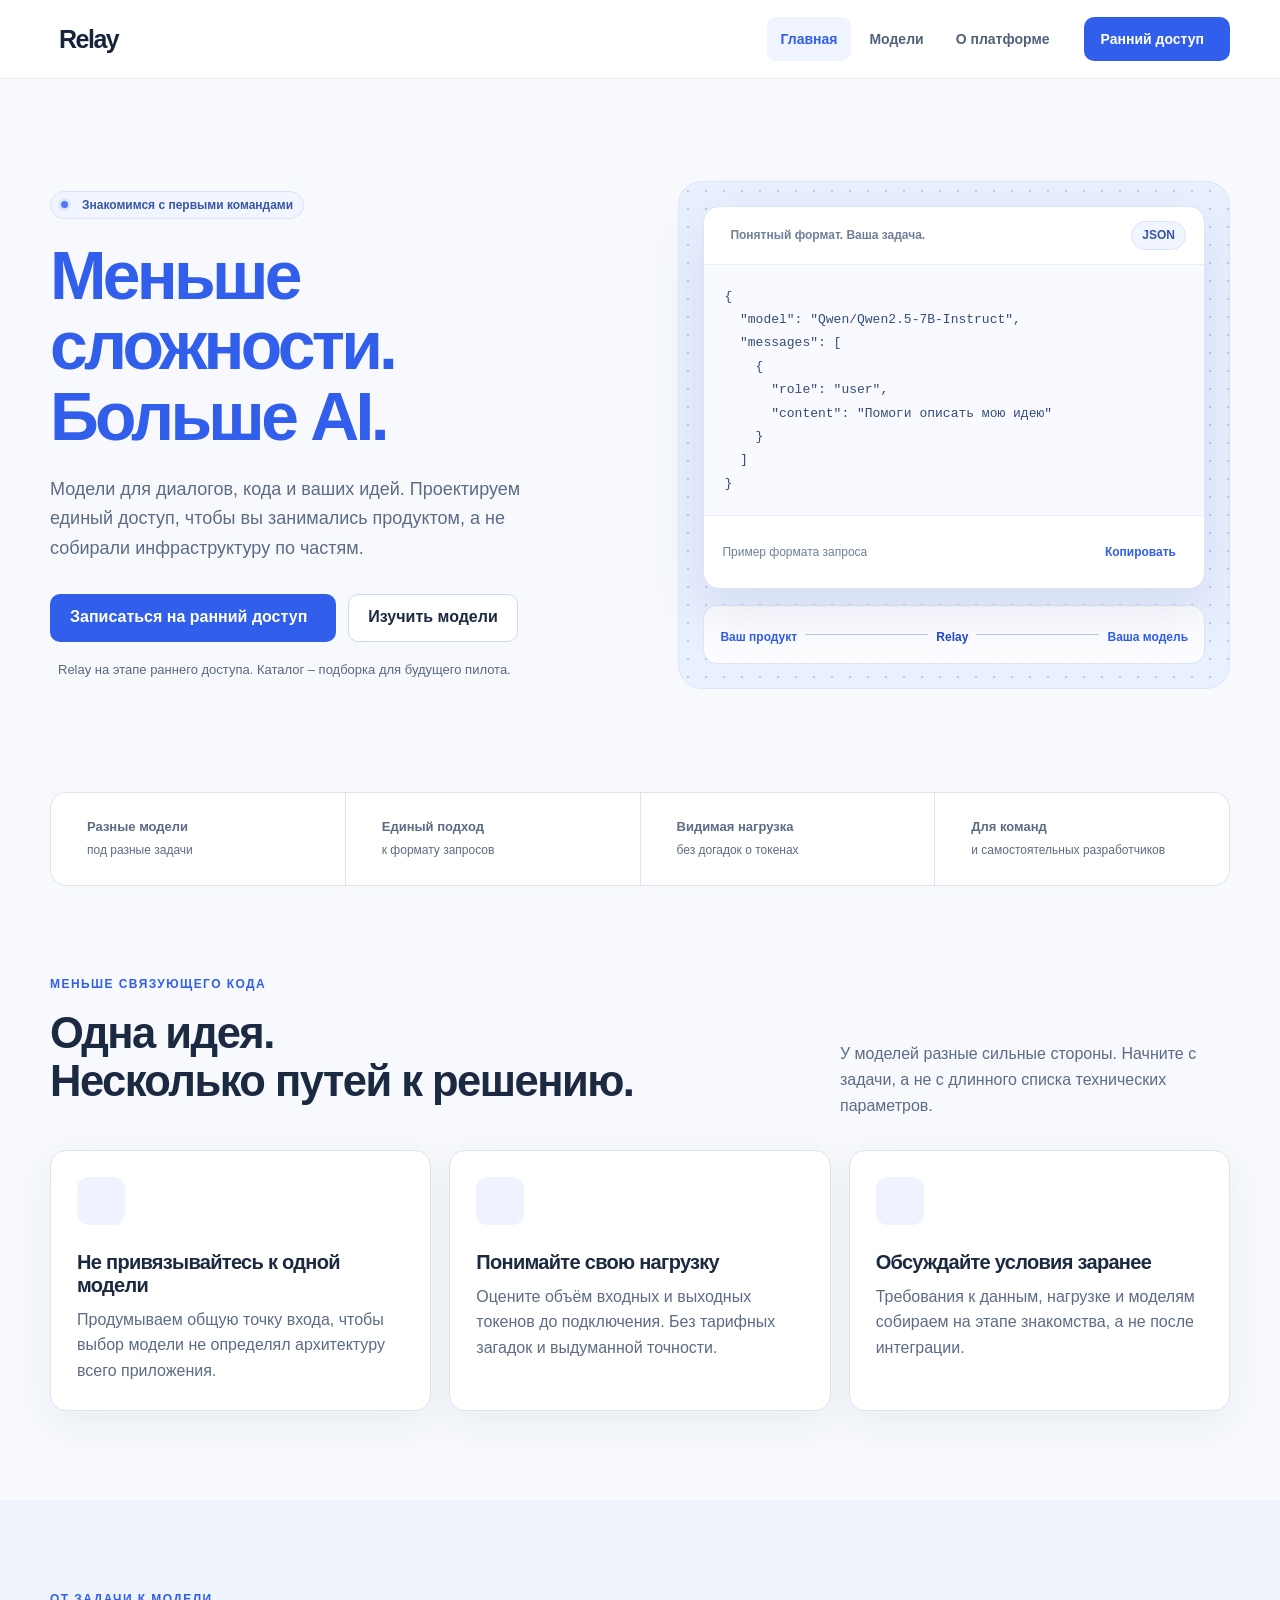
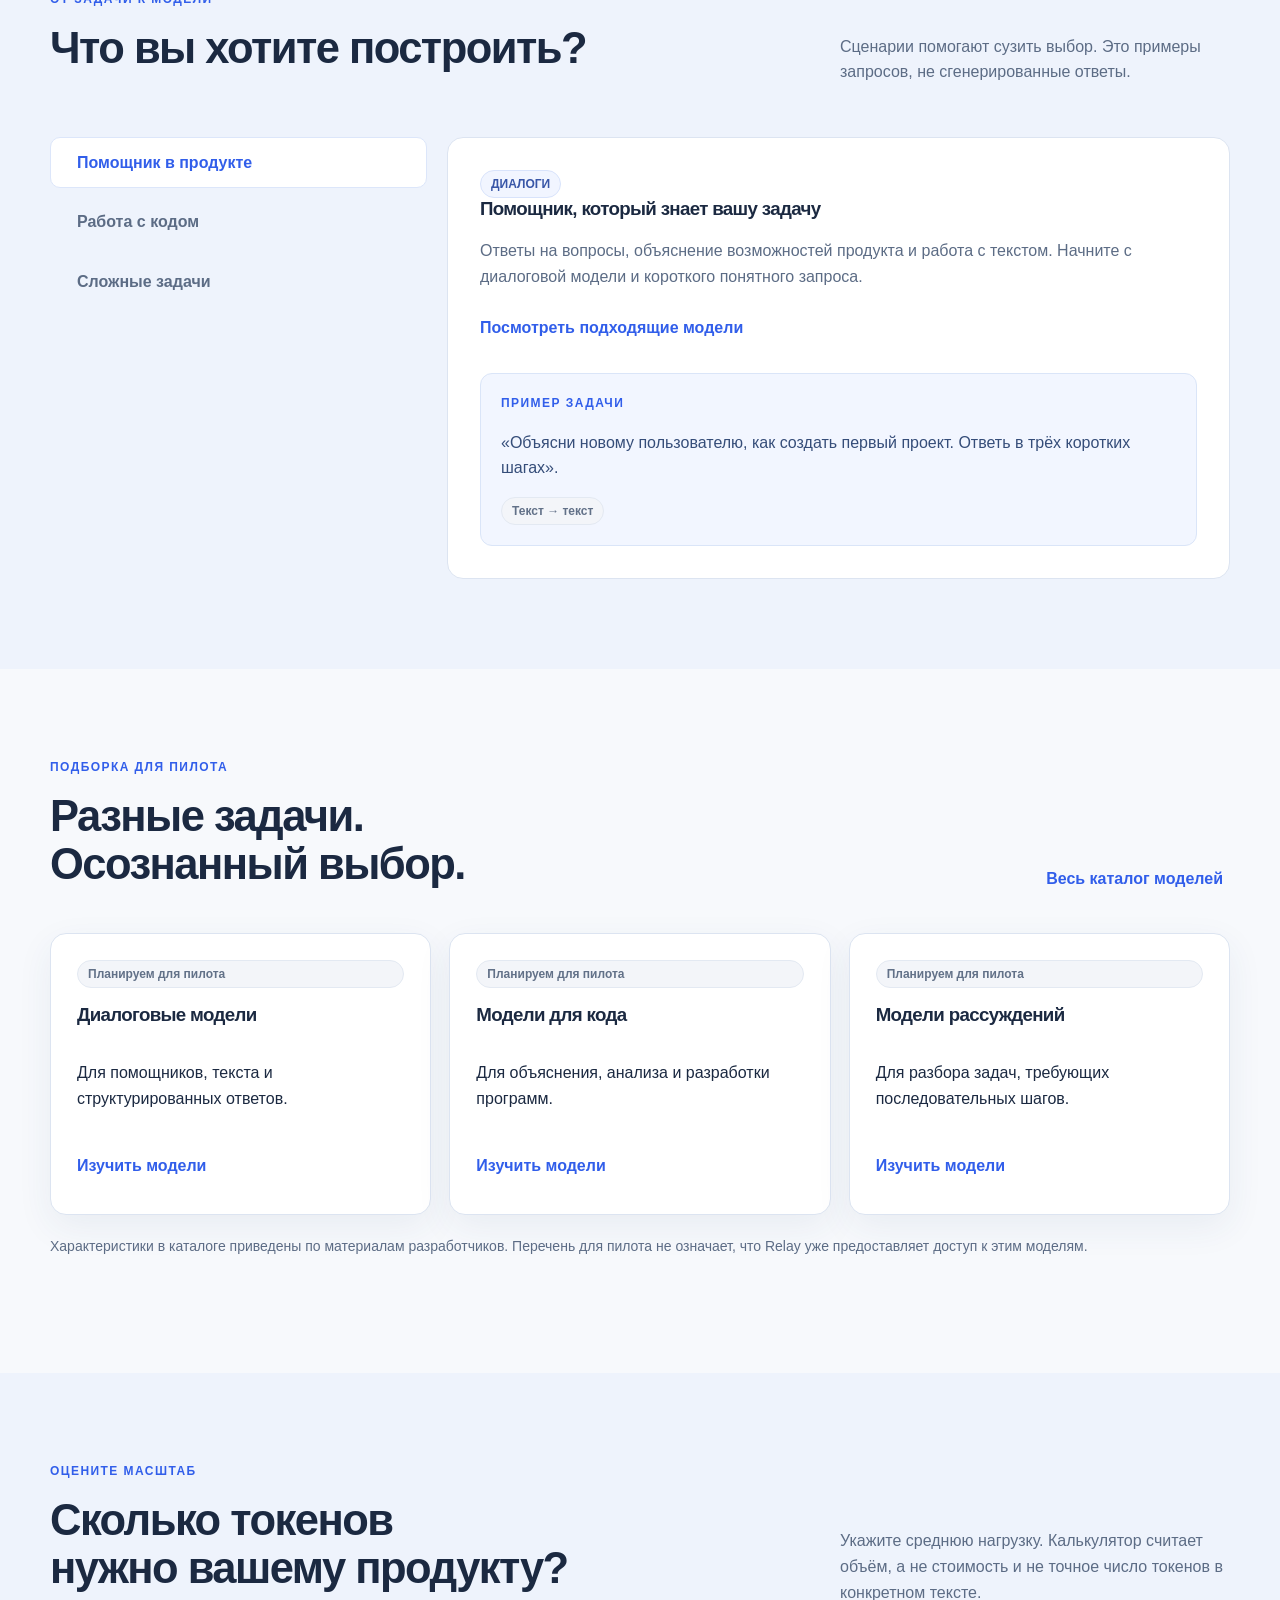
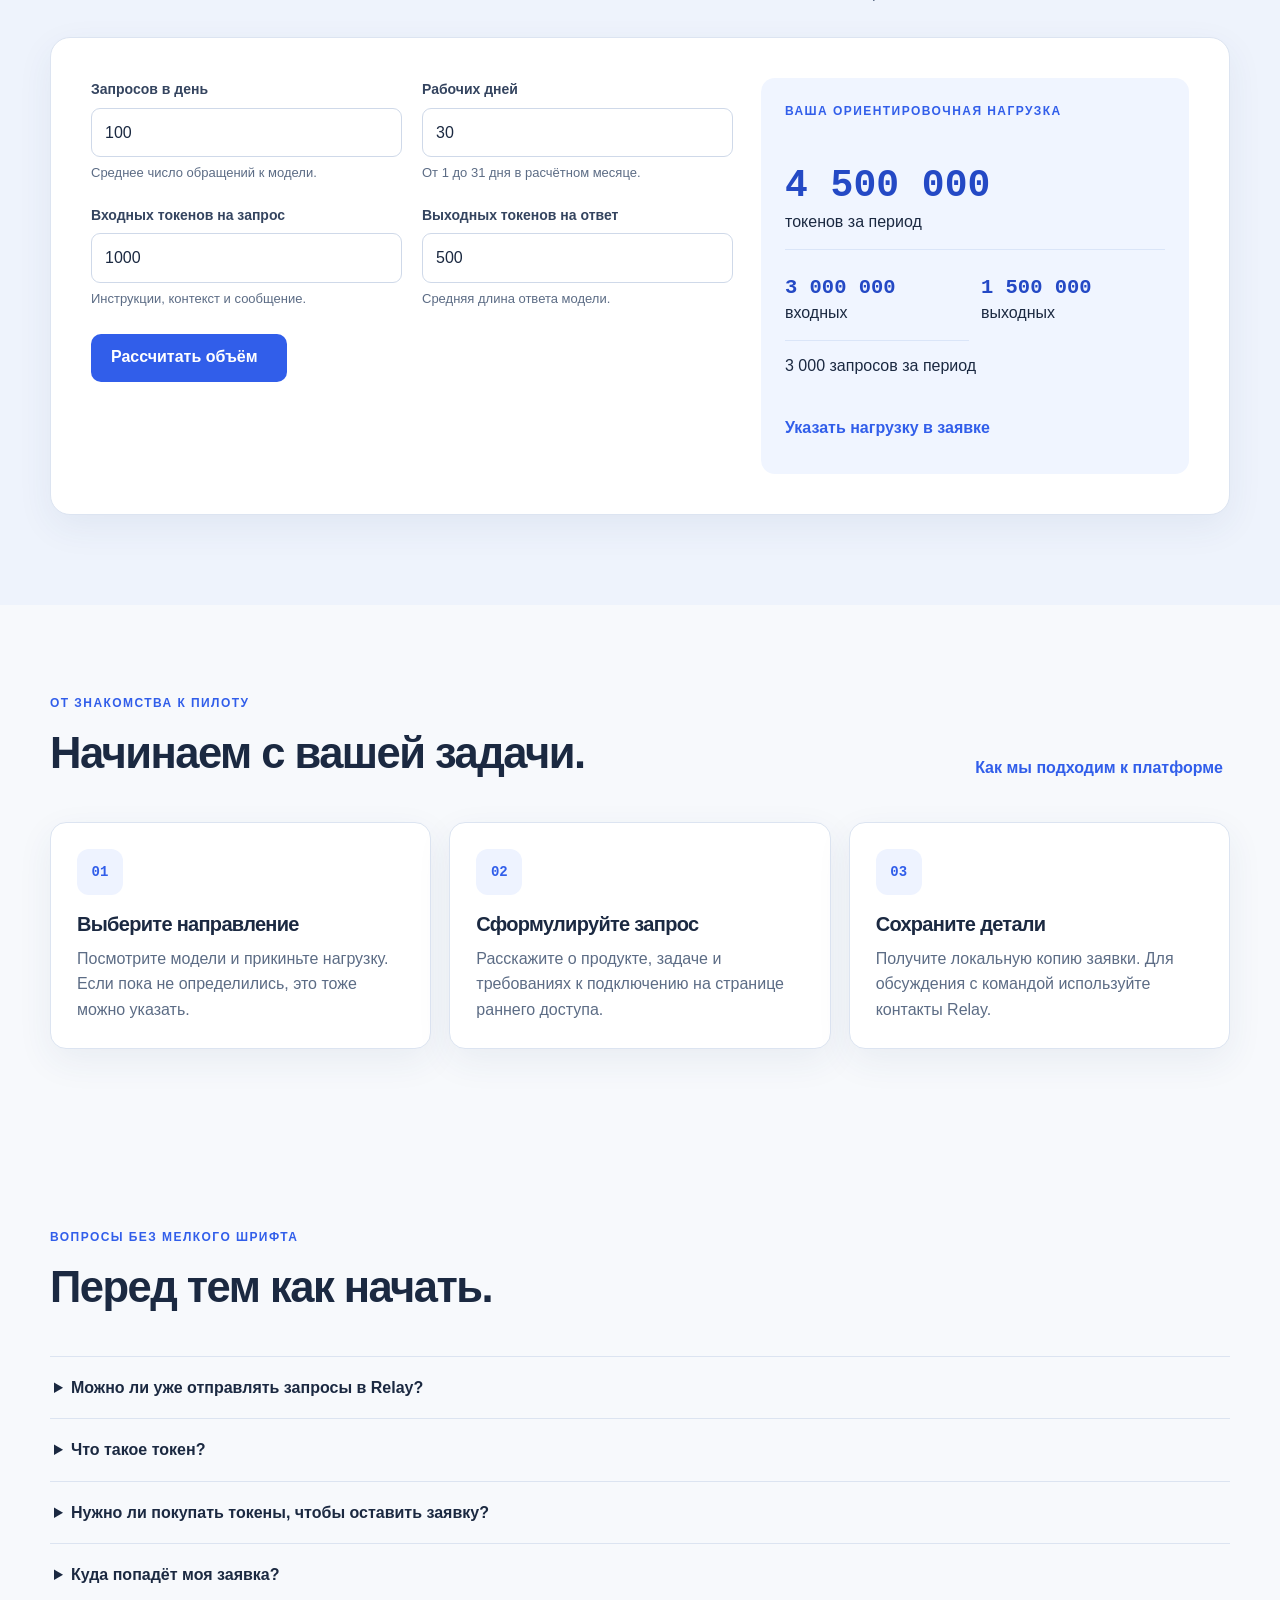
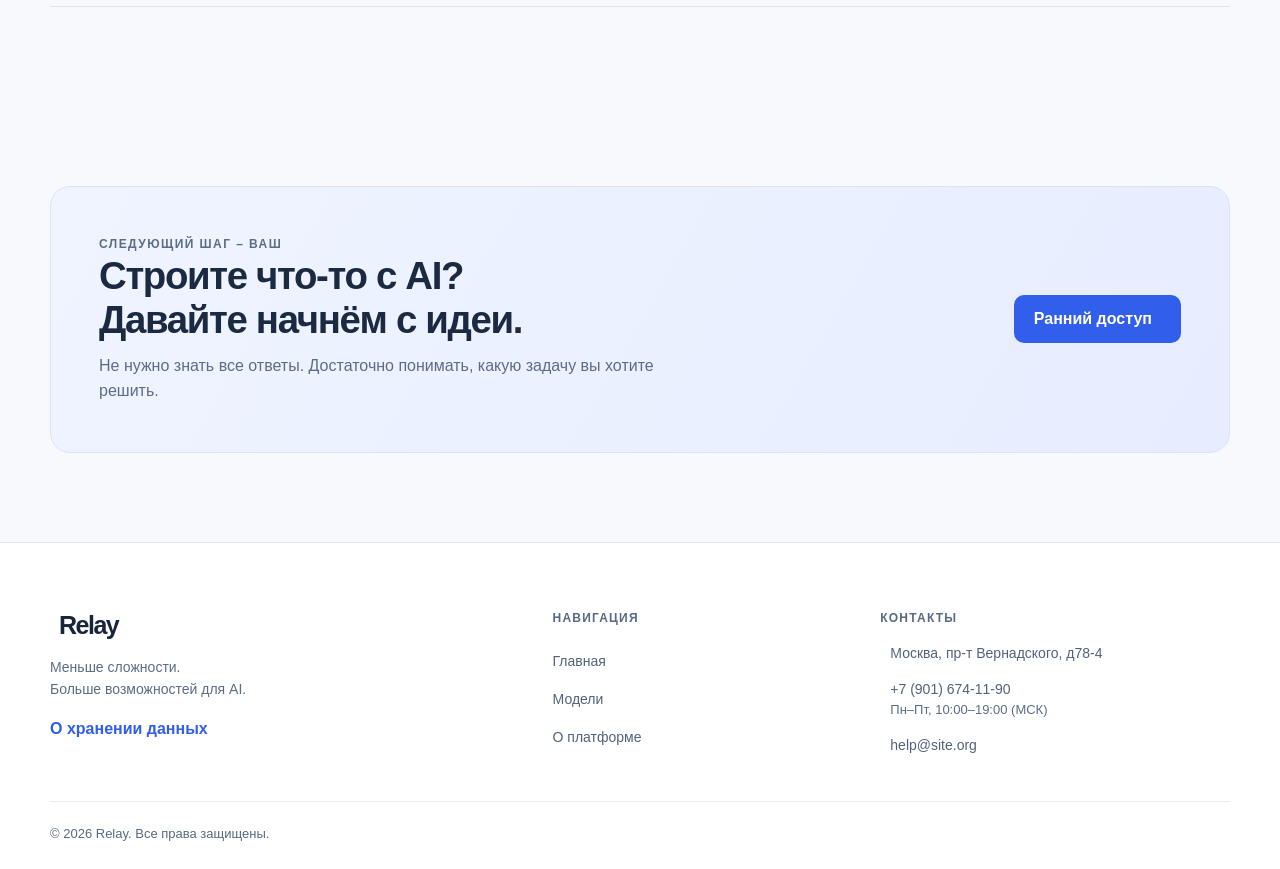
==== commit 94bbe13d: "some improvements and fixes" ====
--- a/index.html
+++ b/index.html
@@ -35,7 +35,7 @@
   <section class="section container"><div class="section-heading"><div class="section-heading__copy"><p class="eyebrow" data-en="QUESTIONS WITHOUT THE FINE PRINT">ВОПРОСЫ БЕЗ МЕЛКОГО ШРИФТА</p><h2 data-en="Before you start.">Перед тем как начать.</h2></div></div><div class="faq-list"><details><summary data-en="Can I send requests to Relay already?">Можно ли уже отправлять запросы в Relay?</summary><p data-en="No. We are currently learning about the first teams' tasks and defining pilot conditions. The catalog helps you choose a direction but is not a list of models already connected.">Нет. Сейчас мы знакомимся с задачами первых команд и определяем условия пилота. Каталог помогает выбрать направление, но не является перечнем уже подключённых моделей.</p></details><details><summary data-en="What is a token?">Что такое токен?</summary><p data-en="A small unit of text used by a model. It can be a word, part of a word or a character. The ratio depends on the language and tokenizer, so the calculator uses the averages you provide.">Небольшая единица текста, с которой работает модель. Это может быть слово, часть слова или символ. Соотношение зависит от языка и токенизатора, поэтому калькулятор использует заданные вами средние значения.</p></details><details><summary data-en="Do I need to buy tokens to apply?">Нужно ли покупать токены, чтобы оставить заявку?</summary><p data-en="No. The site does not offer token purchases, payments or subscription commitments. An application only requires a description of your task and a contact email.">Нет. На сайте нет покупки токенов, оплаты или обязательств по подписке. Для заявки достаточно описания вашей задачи и контактного email.</p></details><details><summary data-en="Where will my application go?">Куда попадёт моя заявка?</summary><p data-en="It will be saved in this browser's IndexedDB. It is not automatically sent to the team. You can edit the data, download a copy or delete the record; contact us using the details in the footer.">Она сохранится в IndexedDB этого браузера. Автоматической отправки команде нет. Вы сможете изменить данные, скачать копию или удалить запись; связаться с нами можно по контактам в футере.</p></details></div></section>
   <section class="section container"><div class="cta-panel"><div><p class="eyebrow" data-en="THE NEXT STEP IS YOURS">СЛЕДУЮЩИЙ ШАГ – ВАШ</p><h2><span data-en="Building something with AI?">Строите что-то с AI?</span><br><span data-en="Let's start with an idea.">Давайте начнём с идеи.</span></h2><p data-en="You do not need all the answers. It is enough to understand the task you want to solve.">Не нужно знать все ответы. Достаточно понимать, какую задачу вы хотите решить.</p></div><a class="button button--primary" href="waitlist.html"><span data-en="Early access ">Ранний доступ </span><span data-icon="arrow-right"></span></a></div></section>
 </main>
-<footer class="site-footer"><div class="container footer-grid"><div class="footer-brand"><a class="brand" href="index.html" aria-label="Relay, главная" data-en-aria-label="Relay, home"><span class="brand__mark" data-icon="relay" aria-hidden="true"></span><span class="brand__word">Relay</span></a><p><span data-en="Less complexity.">Меньше сложности.</span><br><span data-en="More possibilities for AI.">Больше возможностей для AI.</span></p><button class="text-link" type="button" data-action="privacy"><span data-en="About data storage ">О хранении данных </span><span data-icon="arrow-right"></span></button></div><nav class="footer-nav" aria-label="Навигация в подвале" data-en-aria-label="Footer navigation"><h2 class="footer-title" data-en="Navigation">Навигация</h2><a href="index.html" data-en="Home">Главная</a><a href="models.html" data-en="Models">Модели</a><a href="about.html" data-en="About">О платформе</a><a class="button button--primary button--small" href="waitlist.html"><span data-en="Early access ">Ранний доступ </span><span data-icon="arrow-right"></span></a></nav><section class="footer-contacts" aria-label="Контакты" data-en-aria-label="Contacts"><h2 class="footer-title" data-en="Contacts">Контакты</h2><address><ul><li><span data-icon="pin"></span><span data-en="Moscow, 78-4 Vernadsky Avenue">Москва, пр-т Вернадского, д78-4</span></li><li><span data-icon="phone"></span><span><a href="tel:+79016741190">+7 (901) 674-11-90</a><span class="contact-hours" data-en="Mon–Fri, 10:00–19:00 (MSK)">Пн–Пт, 10:00–19:00 (МСК)</span></span></li><li><span data-icon="mail"></span><a href="mailto:help@site.org">help@site.org</a></li></ul></address></section></div><div class="container footer-bottom">© <span data-year>2026</span><span data-en=" Relay. All rights reserved."> Relay. Все права защищены.</span></div></footer>
+<footer class="site-footer"><div class="container footer-grid"><div class="footer-brand"><a class="brand" href="index.html" aria-label="Relay, главная" data-en-aria-label="Relay, home"><span class="brand__mark" data-icon="relay" aria-hidden="true"></span><span class="brand__word">Relay</span></a><p><span data-en="Less complexity.">Меньше сложности.</span><br><span data-en="More possibilities for AI.">Больше возможностей для AI.</span></p><button class="text-link" type="button" data-action="privacy"><span data-en="About data storage ">О хранении данных </span><span data-icon="arrow-right"></span></button></div><nav class="footer-nav" aria-label="Навигация в подвале" data-en-aria-label="Footer navigation"><h2 class="footer-title" data-en="Navigation">Навигация</h2><a href="index.html" data-en="Home">Главная</a><a href="models.html" data-en="Models">Модели</a><a href="about.html" data-en="About">О платформе</a></nav><section class="footer-contacts" aria-label="Контакты" data-en-aria-label="Contacts"><h2 class="footer-title" data-en="Contacts">Контакты</h2><address><ul><li><span data-icon="pin"></span><span data-en="Moscow, 78-4 Vernadsky Avenue">Москва, пр-т Вернадского, д78-4</span></li><li><span data-icon="phone"></span><span><a href="tel:+79016741190">+7 (901) 674-11-90</a><span class="contact-hours" data-en="Mon–Fri, 10:00–19:00 (MSK)">Пн–Пт, 10:00–19:00 (МСК)</span></span></li><li><span data-icon="mail"></span><a href="mailto:help@site.org">help@site.org</a></li></ul></address></section></div><div class="container footer-bottom">© <span data-year>2026</span><span data-en=" Relay. All rights reserved."> Relay. Все права защищены.</span></div></footer>
 <dialog class="dialog" id="privacy-dialog" aria-labelledby="privacy-title"><div class="dialog__header"><h2 id="privacy-title" data-en="Your data in Relay">Ваши данные в Relay</h2><button class="icon-button" type="button" data-action="close-dialog" aria-label="Закрыть" data-en-aria-label="Close"><span data-icon="close"></span></button></div><div class="dialog__body"><p data-en="The catalog and calculator do not send your data to external services. Your early access application is stored in IndexedDB in this browser only and is not automatically sent to the organizer.">Каталог и калькулятор не отправляют ваши данные внешним сервисам. Заявка на ранний доступ сохраняется в IndexedDB только в этом браузере и не отправляется организатору автоматически.</p><p data-en="Clearing site data may delete your saved application. On the early access page, you can download a copy or delete it from your device. Do not provide passwords, API keys or confidential information.">Очистка данных сайта может удалить сохранённую заявку. На странице раннего доступа можно скачать её копию или удалить запись с устройства. Не указывайте пароли, API-ключи и конфиденциальные сведения.</p><p data-en="You can contact the team using the details in the footer.">Связаться с командой можно по контактам в футере.</p></div><div class="dialog__footer"><button class="button button--primary" type="button" data-action="close-dialog" data-en="Got it">Понятно</button></div></dialog>
 <div class="toast-region" id="toast-region" aria-live="polite" aria-atomic="true"></div>
 <noscript><p class="container form-note" data-en="Enable JavaScript for filters, the calculator and saving your application. Pages and contacts are available without it.">Для фильтров, калькулятора и сохранения заявки включите JavaScript. Страницы и контакты доступны без него.</p></noscript>
--- a/css/style.css
+++ b/css/style.css
@@ -21,6 +21,8 @@
 button { cursor: pointer; }
 button:disabled, input:disabled, select:disabled, textarea:disabled { cursor: not-allowed; opacity: .58; }
 a { color: inherit; text-underline-offset: .2em; }
+::selection { background: #c7d7ff; color: #152c64; }
+html[data-theme='dark'] ::selection { background: #718ff0; color: #071325; }
 svg { flex-shrink: 0; max-width: 100%; }
 h1, h2, h3, h4, p { margin-top: 0; }
 h1, h2, h3, h4 { line-height: 1.15; letter-spacing: -.035em; }
@@ -56,18 +58,24 @@
 .icon-button:hover { background: var(--soft); color: var(--blue); }
 .text-link { display: inline-flex; align-items: center; gap: 7px; min-height: 44px; padding: 0; border: 0; background: transparent; color: var(--blue); font-weight: 650; text-decoration: none; }
 .text-link:hover { color: var(--blue-dark); }
+.button svg, .text-link svg { transition: transform 260ms var(--ease); }
+.button:active:not(:disabled) { transform: scale(.98); }
+@media (hover: hover) {
+  .button:hover:not(:disabled) { transform: translateY(-2px); box-shadow: 0 8px 20px rgb(49 94 234 / .18); }
+  .button:hover:not(:disabled) svg, .text-link:hover svg { transform: translateX(3px); }
+}
 .badge, .status-pill { display: inline-flex; align-items: center; gap: 7px; padding: 5px 10px; border: 1px solid #d8e3fb; border-radius: 999px; background: #f1f5ff; color: #3856a7; font-size: 12px; font-weight: 700; line-height: 1.35; }
 .badge--muted { border-color: #e3e9f2; background: #f3f5f9; color: #627188; }
 .badge--green { border-color: #cfe9df; background: #eef9f3; color: #277457; }
 .site-header { position: sticky; top: 0; z-index: 20; max-height: 100dvh; overflow-y: auto; border-bottom: 1px solid #e5ebf5; background: rgb(255 255 255 / .96); }
-.header-inner { display: flex; align-items: center; justify-content: space-between; gap: 24px; min-height: 78px; }
+.header-inner { display: flex; align-items: center; justify-content: space-between; gap: clamp(16px, 3vw, 40px); min-height: 78px; }
 .brand { display: inline-flex; align-items: center; gap: 9px; color: #17243b; font-size: 25px; font-weight: 800; letter-spacing: -.06em; line-height: 1; text-decoration: none; }
 .brand__mark { display: grid; place-items: center; color: var(--blue); }
 .brand__mark svg { width: 48px; height: 48px; }
-.site-nav { display: flex; align-items: center; gap: 8px; }
+.site-nav { display: flex; align-items: center; justify-content: flex-end; gap: 4px; min-width: 0; margin-left: auto; }
 .nav-link { display: inline-flex; align-items: center; min-height: 44px; padding: 9px 14px; border-radius: 9px; color: #53627a; font-size: 14px; font-weight: 600; text-decoration: none; }
 .nav-link:hover, .nav-link[aria-current='page'] { background: #eff4ff; color: var(--blue); }
-.site-nav .button { margin-left: 12px; }
+.site-nav .button { flex-shrink: 0; margin-left: 16px; white-space: nowrap; }
 .menu-toggle { display: none; }
 .hero { position: relative; overflow: hidden; padding-block: clamp(72px, 8vw, 116px); background: linear-gradient(135deg, #fbfcff 15%, #eef4ff 100%); }
 .hero > .container { display: grid; grid-template-columns: minmax(0, 1fr) minmax(0, 1fr); align-items: center; gap: clamp(36px, 6vw, 84px); }
@@ -277,8 +285,6 @@
 .toast > span { flex: 1; min-width: 0; }
 .code-key { color: #315eea; }
 .footer-title, .footer-bottom, .hero__note { color: #586981; }
-.footer-nav a.button { margin-top: 10px; min-height: 44px; color: #fff; }
-.footer-nav a.button:hover { color: #fff; }
 .contact-hours { display: block; color: var(--muted); font-size: 13px; }
 .contact-map { margin-top: 20px; }
 .contact-map__frame { display: block; width: 100%; min-height: 320px; border: 0; border-radius: 12px; }
@@ -287,9 +293,10 @@
 .compare-scroll { max-width: 100%; overflow-x: auto; }
 .compare-hint { color: var(--muted); font-size: 13px; }
 
-.preferences { display: flex; align-items: center; flex-wrap: wrap; gap: 8px; }
+.preferences { display: flex; align-items: center; flex-wrap: nowrap; gap: 6px; padding-left: 16px; margin-left: 12px; border-left: 1px solid var(--line); }
 .preferences button, .preferences select { min-height: 44px; padding: 8px 12px; border: 1px solid var(--line); border-radius: 9px; background: var(--surface); color: var(--ink); }
 .preferences button:hover, .preferences select:hover { border-color: var(--blue); }
+.preferences__account { max-width: 150px; overflow: hidden; text-overflow: ellipsis; white-space: nowrap; }
 .account-panel { min-width: 0; padding: clamp(24px, 4vw, 40px); border: 1px solid var(--line); border-radius: 18px; background: var(--surface); box-shadow: var(--shadow); }
 .account-form { display: grid; gap: 18px; min-width: 0; }
 .account-form input:not([type='checkbox']):not([type='radio']), .account-form select, .account-form textarea { width: 100%; min-width: 0; min-height: 48px; padding: 11px 13px; border: 1px solid #cfd9e9; border-radius: 9px; background: var(--surface); color: var(--ink); }
@@ -367,3 +374,20 @@
 @media (hover: hover) {
   html[data-theme='dark'] .feature-card:hover, html[data-theme='dark'] .model-card:hover, html[data-theme='dark'] .step-card:hover, html[data-theme='dark'] .principle-card:hover, html[data-theme='dark'] .audience-card:hover { box-shadow: 0 16px 38px rgb(0 0 0 / .3); }
 }
+
+select:not([multiple]):not([size]) {
+  appearance: none;
+  padding-right: 44px;
+  background-image: url("data:image/svg+xml,%3Csvg xmlns='http://www.w3.org/2000/svg' viewBox='0 0 20 20' fill='none' stroke='%235c6c85' stroke-width='1.8' stroke-linecap='round' stroke-linejoin='round'%3E%3Cpath d='m5 7.5 5 5 5-5'/%3E%3C/svg%3E");
+  background-position: right 13px center;
+  background-repeat: no-repeat;
+  background-size: 18px;
+  cursor: pointer;
+}
+html[data-theme='dark'] select:not([multiple]):not([size]) {
+  background-image: url("data:image/svg+xml,%3Csvg xmlns='http://www.w3.org/2000/svg' viewBox='0 0 20 20' fill='none' stroke='%23c1cee5' stroke-width='1.8' stroke-linecap='round' stroke-linejoin='round'%3E%3Cpath d='m5 7.5 5 5 5-5'/%3E%3C/svg%3E");
+  background-position: right 13px center;
+  background-repeat: no-repeat;
+  background-size: 18px;
+}
+.preferences select:not([multiple]):not([size]) { min-width: 76px; padding-right: 34px; background-position: right 10px center; background-size: 16px; }
--- a/css/responsive.css
+++ b/css/responsive.css
@@ -5,15 +5,18 @@
   .architecture { grid-template-columns: repeat(2, minmax(0, 1fr)); }
   .waitlist-layout { grid-template-columns: minmax(0, 1fr) minmax(240px, .6fr); }
 }
+@media (max-width: 900px) {
+  .header-inner { position: relative; flex-wrap: wrap; gap: 0; min-height: 68px; }
+  .menu-toggle { display: inline-grid; }
+  .site-nav { flex: 0 0 100%; flex-direction: column; align-items: stretch; gap: 2px; margin-left: 0; padding: 6px 0 16px; }
+  .js .site-nav { max-height: 340px; overflow: hidden; opacity: 1; visibility: visible; transition: max-height 300ms var(--ease), opacity 260ms var(--ease), padding 300ms var(--ease), visibility 0s; }
+  .js .site-nav:not(.is-open) { max-height: 0; padding-block: 0; opacity: 0; visibility: hidden; }
+  .site-nav .button { margin: 8px 0 0; }
+  .preferences { width: 100%; padding: 8px 0; margin: 0; border-left: 0; border-top: 1px solid var(--line); }
+}
 @media (max-width: 720px) {
   .container { width: calc(100% - 32px); }
   .section { padding-block: 64px; }
-  .header-inner { position: relative; flex-wrap: wrap; gap: 0; min-height: 68px; }
-  .menu-toggle { display: inline-grid; }
-  .site-nav { flex: 0 0 100%; flex-direction: column; align-items: stretch; gap: 2px; padding: 6px 0 16px; }
-  .js .site-nav { max-height: 340px; overflow: hidden; opacity: 1; visibility: visible; transition: max-height 300ms var(--ease), opacity 260ms var(--ease), padding 300ms var(--ease), visibility 0s; }
-  .js .site-nav:not(.is-open) { max-height: 0; padding-block: 0; opacity: 0; visibility: hidden; }
-  .site-nav .button { margin: 8px 0 0; }
   .hero { padding-block: 56px 64px; }
   .hero > .container, .hero.container { grid-template-columns: minmax(0, 1fr); }
   .hero h1 { max-width: 13ch; font-size: clamp(40px, 9vw, 54px); }
@@ -26,7 +29,6 @@
   .footer-grid { grid-template-columns: 1fr; gap: 30px; }
   .footer-nav a { min-height: 44px; }
   .footer-contacts li { min-height: 32px; }
-  .preferences { width: 100%; padding-block: 6px; }
   .compare-bar { bottom: 8px; }
   .footer-bottom { margin-top: 30px; }
 }
@@ -53,4 +55,5 @@
 }
 @media (prefers-reduced-motion: reduce) {
   *, *::before, *::after { scroll-behavior: auto !important; animation-duration: .01ms !important; animation-iteration-count: 1 !important; transition-duration: .01ms !important; transition-delay: 0s !important; }
+  .button:hover:not(:disabled), .button:active:not(:disabled), .button:hover:not(:disabled) svg, .text-link:hover svg { transform: none; }
 }
